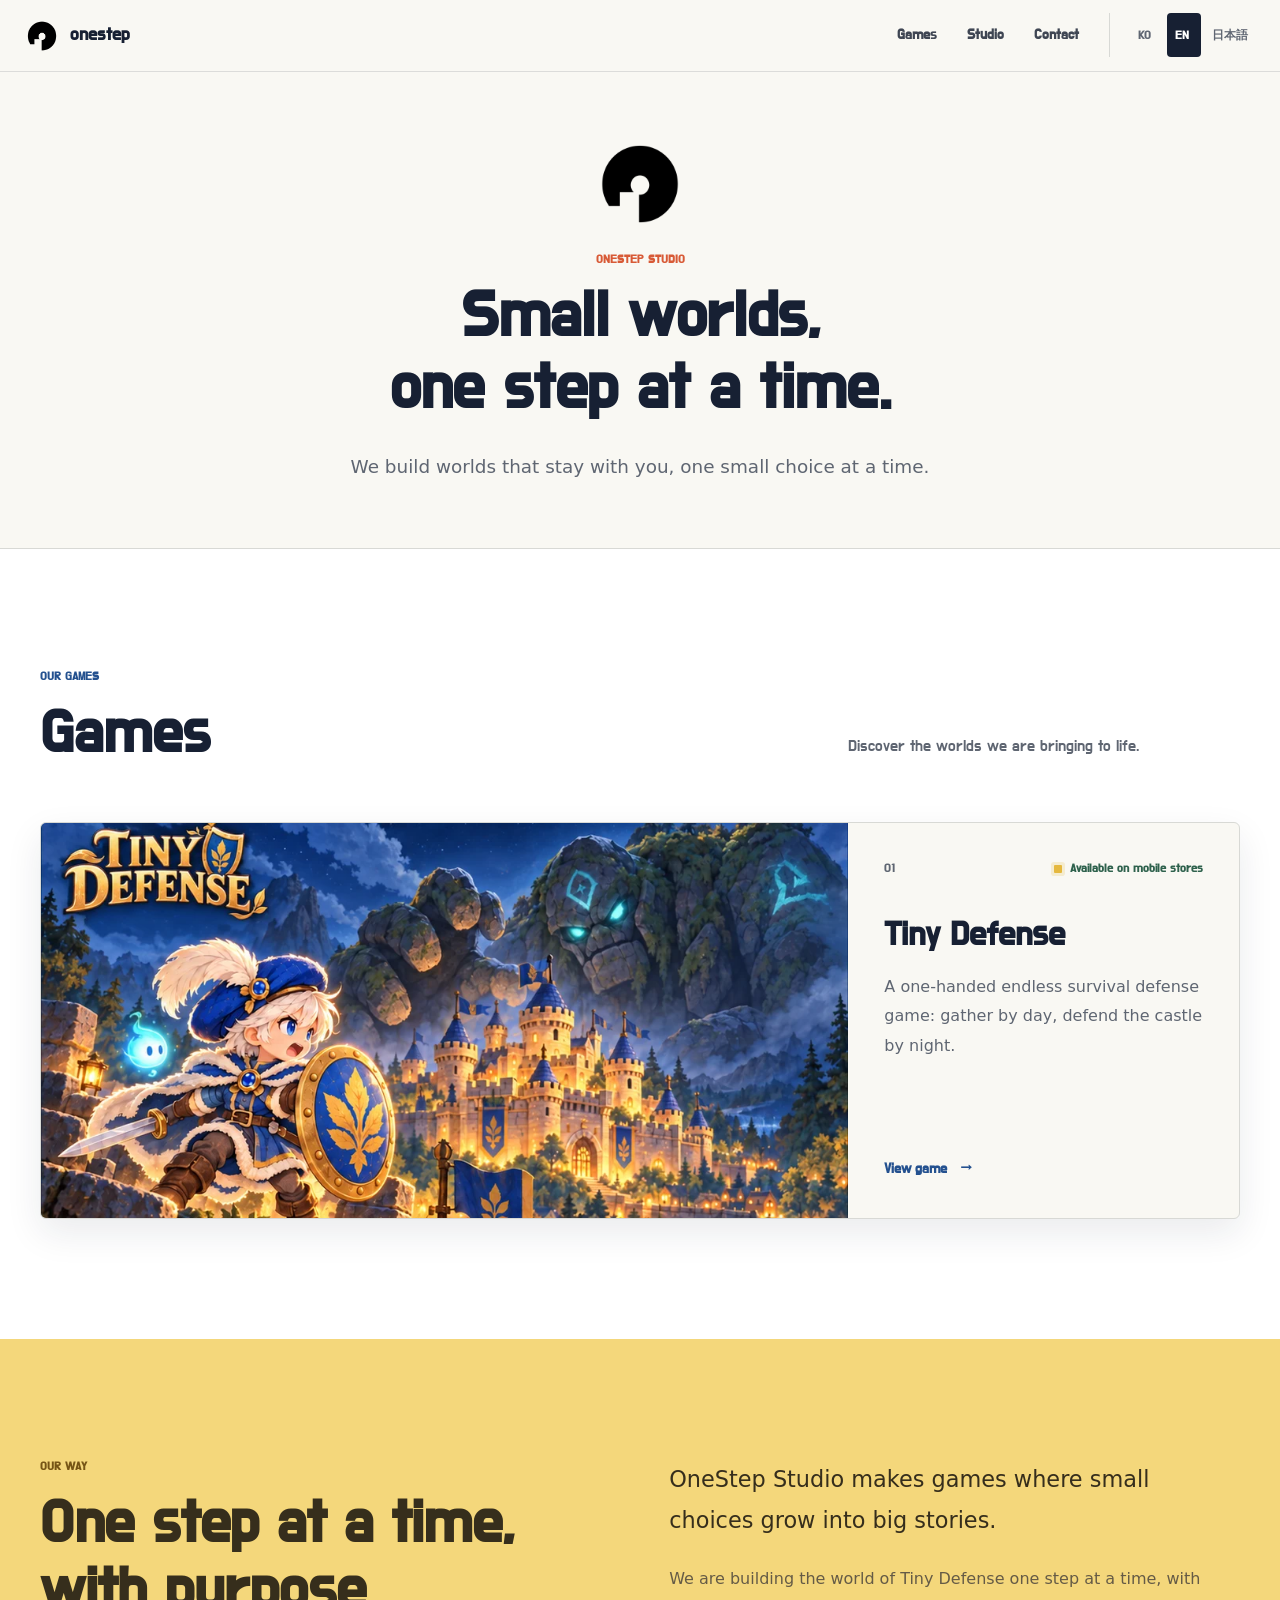
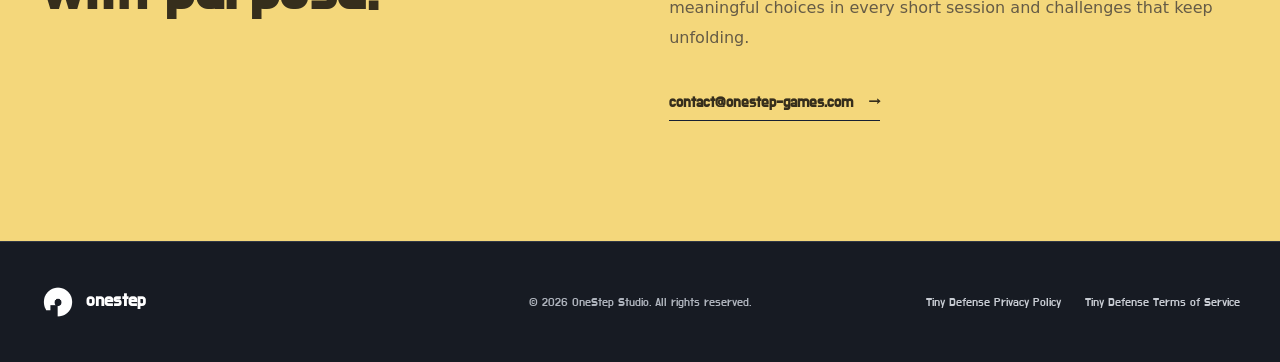
==== en/index.html @ bb99b92f "Open the game page with the adopted October 14 brand hero Add a lobby-art hero with the new TINY DEF" ====
<!DOCTYPE html>
<html lang="en">
<head>
  <meta charset="utf-8">
  <meta name="viewport" content="width=device-width, initial-scale=1, viewport-fit=cover">
  <meta name="description" content="The official website of OneStep Studio, a game studio building small worlds one step at a time.">
  <meta name="theme-color" content="#f9f8f3">
  <meta name="color-scheme" content="light">
  <link rel="canonical" href="https://onestep-studio.github.io/en/">
  <link rel="alternate" hreflang="ko" href="https://onestep-studio.github.io/">
  <link rel="alternate" hreflang="en" href="https://onestep-studio.github.io/en/">
  <link rel="alternate" hreflang="ja" href="https://onestep-studio.github.io/ja/">
  <link rel="alternate" hreflang="x-default" href="https://onestep-studio.github.io/">

  <meta property="og:type" content="website">
  <meta property="og:locale" content="en_US">
  <meta property="og:site_name" content="OneStep Studio">
  <meta property="og:title" content="OneStep Studio">
  <meta property="og:description" content="Small worlds, one step at a time. Discover the games of OneStep Studio.">
  <meta property="og:url" content="https://onestep-studio.github.io/en/">
  <meta property="og:image" content="https://onestep-studio.github.io/assets/onestep-logo.png">
  <meta property="og:image:width" content="1176">
  <meta property="og:image:height" content="1176">
  <meta property="og:image:alt" content="OneStep Studio logo">

  <meta name="twitter:card" content="summary">
  <meta name="twitter:title" content="OneStep Studio">
  <meta name="twitter:description" content="Small worlds, one step at a time.">
  <meta name="twitter:image" content="https://onestep-studio.github.io/assets/onestep-logo.png">

  <title>OneStep Studio | Official Site</title>
  <link rel="icon" href="/assets/onestep-favicon.png" type="image/png">
  <link rel="apple-touch-icon" href="/assets/onestep-touch-icon.png">
  <link rel="preload" as="image" href="/assets/onestep-logo.webp" type="image/webp">
  <link rel="stylesheet" href="/styles.css?v=ui-2">
  <script defer src="/script.js"></script>
  <script type="application/ld+json">
    {
      "@context": "https://schema.org",
      "@graph": [
        {
          "@type": "Organization",
          "@id": "https://onestep-studio.github.io/#organization",
          "name": "OneStep Studio",
          "url": "https://onestep-studio.github.io/",
          "logo": "https://onestep-studio.github.io/assets/onestep-logo.png",
          "email": "contact@onestep-games.com"
        },
        {
          "@type": "WebSite",
          "name": "OneStep Studio",
          "url": "https://onestep-studio.github.io/en/",
          "inLanguage": "en",
          "publisher": {
            "@id": "https://onestep-studio.github.io/#organization"
          }
        },
        {
          "@type": "ItemList",
          "name": "Games by OneStep Studio",
          "numberOfItems": 1,
          "itemListElement": [
            {
              "@type": "ListItem",
              "position": 1,
              "url": "https://onestep-studio.github.io/en/games/tiny-defense/",
              "name": "Tiny Defense"
            }
          ]
        }
      ]
    }
  </script>
</head>
<body class="home-page">
  <a class="skip-link" href="#main">Skip to main content</a>

  <header class="site-header" data-header>
    <div class="header-inner">
      <a class="wordmark" href="#top" aria-label="OneStep Studio home">
        <img class="wordmark-logo" src="/assets/onestep-logo.webp" alt="" width="512" height="512">
        <span>onestep</span>
      </a>

      <nav class="primary-nav" id="primary-nav" aria-label="Primary navigation">
        <a href="#games">Games</a>
        <a href="#studio">Studio</a>
        <a href="mailto:contact@onestep-games.com">Contact</a>
        <span class="language-switcher" role="group" aria-label="Select language">
          <a href="/" lang="ko">KO</a>
          <a href="/en/" lang="en" aria-current="page">EN</a>
          <a href="/ja/" lang="ja">日本語</a>
        </span>
      </nav>

      <button class="menu-toggle" type="button" aria-expanded="false" aria-controls="primary-nav" aria-label="Open menu" data-label-open="Open menu" data-label-close="Close menu">
        <span></span>
        <span></span>
        <span></span>
      </button>
    </div>
  </header>

  <main id="main">
    <section class="studio-intro" id="top" aria-labelledby="studio-home-title">
      <div class="container studio-intro-inner reveal">
        <img class="studio-logo" src="/assets/onestep-logo.webp" alt="" width="512" height="512" fetchpriority="high">
        <p class="eyebrow">ONESTEP STUDIO</p>
        <h1 id="studio-home-title">Small worlds,<br>one step at a time.</h1>
        <p>We build worlds that stay with you, one small choice at a time.</p>
      </div>
    </section>

    <section class="game-library section" id="games" aria-labelledby="games-title">
      <div class="container">
        <div class="library-heading reveal">
          <div>
            <p class="eyebrow">OUR GAMES</p>
            <h2 id="games-title">Games</h2>
          </div>
          <p>Discover the worlds we are bringing to life.</p>
        </div>

        <div class="game-grid">
          <a class="game-card reveal" href="/en/games/tiny-defense/" aria-label="Explore Tiny Defense">
            <div class="game-card-media">
              <img src="/assets/hero-wide.webp?v=brand-1" alt="The Tiny Defense logo with a young hero guarding a castle at night and a giant stone troll beyond" width="1024" height="500">
            </div>
            <div class="game-card-body">
              <div class="game-card-meta">
                <span>01</span>
                <span class="game-status is-live"><span aria-hidden="true"></span>Available on mobile stores</span>
              </div>
              <h3>Tiny Defense</h3>
              <p>A one-handed endless survival defense game: gather by day, defend the castle by night.</p>
              <span class="game-card-link">
                View game
                <span aria-hidden="true">&rarr;</span>
              </span>
            </div>
          </a>
        </div>
      </div>
    </section>

    <section class="studio-summary section" id="studio" aria-labelledby="studio-summary-title">
      <div class="container studio-summary-grid">
        <div class="reveal">
          <p class="eyebrow">OUR WAY</p>
          <h2 id="studio-summary-title">One step at a time,<br>with purpose.</h2>
        </div>
        <div class="studio-summary-copy reveal">
          <p class="lead">OneStep Studio makes games where small choices grow into big stories.</p>
          <p>We are building the world of Tiny Defense one step at a time, with meaningful choices in every short session and challenges that keep unfolding.</p>
          <a class="text-link" href="mailto:contact@onestep-games.com">
            contact@onestep-games.com
            <span aria-hidden="true">&rarr;</span>
          </a>
        </div>
      </div>
    </section>
  </main>

  <footer class="site-footer">
    <div class="container footer-inner">
      <a class="wordmark wordmark-footer" href="#top" aria-label="Back to top">
        <img class="wordmark-logo" src="/assets/onestep-logo.webp" alt="" width="512" height="512" loading="lazy">
        <span>onestep</span>
      </a>
      <p>&copy; <span data-year>2026</span> OneStep Studio. All rights reserved.</p>
      <nav aria-label="Legal">
        <a href="https://notedays.github.io/tinydefense-legal/privacy-policy.html">Tiny Defense Privacy Policy</a>
        <a href="https://notedays.github.io/tinydefense-legal/terms-of-service.html">Tiny Defense Terms of Service</a>
      </nav>
    </div>
  </footer>
</body>
</html>
---- styles.css ----
@font-face {
  font-family: 'Do Hyeon';
  src: url('/assets/fonts/DoHyeon.woff2') format('woff2');
  font-weight: 400;
  font-style: normal;
  font-display: swap;
}

:root {
  --game-font: 'Do Hyeon', 'Noto Sans JP', 'Apple SD Gothic Neo', 'Malgun Gothic', system-ui, sans-serif;
  --paper: #f9f8f3;
  --white: #ffffff;
  --ink: #172033;
  --muted: #5f6672;
  --line: #d8d9d5;
  --blue: #24518f;
  --blue-dark: #162b50;
  --gold: #e5b83e;
  --gold-light: #f4d77b;
  --green: #2f624d;
  --green-light: #e6efeb;
  --orange: #d85a36;
  --night: #111a30;
  --header-height: 72px;
}

*,
*::before,
*::after {
  box-sizing: border-box;
}

html {
  scroll-behavior: smooth;
  scroll-padding-top: var(--header-height);
}

body {
  margin: 0;
  min-width: 0;
  overflow-x: hidden;
  background: var(--paper);
  color: var(--ink);
  font-family: var(--game-font);
  font-size: 16px;
  line-height: 1.7;
  letter-spacing: 0;
  text-rendering: optimizeLegibility;
  -webkit-font-smoothing: antialiased;
}

:lang(ja) body {
  font-family: 'Do Hyeon', 'Noto Sans JP', 'Hiragino Kaku Gothic ProN', 'Yu Gothic', Meiryo, system-ui, sans-serif;
}

body.menu-open {
  overflow: hidden;
}

button,
a {
  -webkit-tap-highlight-color: transparent;
}

a {
  color: inherit;
  text-decoration: none;
}

button {
  color: inherit;
  font: inherit;
}

img {
  display: block;
  max-width: 100%;
}

::selection {
  background: var(--gold);
  color: var(--ink);
}

.sr-only {
  position: absolute;
  width: 1px;
  height: 1px;
  padding: 0;
  margin: -1px;
  overflow: hidden;
  clip: rect(0, 0, 0, 0);
  white-space: nowrap;
  border: 0;
}

.skip-link {
  position: fixed;
  top: 8px;
  left: 8px;
  z-index: 1000;
  padding: 10px 14px;
  transform: translateY(-150%);
  border: 2px solid var(--ink);
  border-radius: 4px;
  background: var(--white);
  font-weight: 800;
}

.skip-link:focus {
  transform: translateY(0);
}

.container {
  width: min(1200px, calc(100% - 64px));
  margin-inline: auto;
}

.section {
  padding-block: 120px;
}

.eyebrow {
  margin: 0 0 18px;
  color: var(--blue);
  font-size: 0.75rem;
  font-weight: 900;
  line-height: 1.2;
  letter-spacing: 0;
}

h1,
h2,
h3,
p {
  margin-top: 0;
}

h1,
h2,
h3 {
  letter-spacing: 0;
}

h2 {
  margin-bottom: 0;
  font-size: 3.75rem;
  line-height: 1.12;
}

h3 {
  font-size: 1.6rem;
  line-height: 1.3;
}

.lead {
  font-size: 1.4rem;
  font-weight: 700;
  line-height: 1.6;
}

.button {
  display: inline-flex;
  min-height: 48px;
  align-items: center;
  justify-content: center;
  gap: 16px;
  padding: 12px 18px;
  border: 1px solid transparent;
  border-radius: 4px;
  font-size: 0.95rem;
  font-weight: 800;
  line-height: 1;
  transition: background-color 180ms ease, border-color 180ms ease, color 180ms ease, transform 180ms ease;
}
@media (hover: hover) and (pointer: fine) {

.button:hover {
  transform: translateY(-2px);
}}


.button-primary {
  background: var(--ink);
  color: var(--white);
}
@media (hover: hover) and (pointer: fine) {

.button-primary:hover {
  background: var(--blue);
}}


.button-light {
  border-color: rgba(255, 255, 255, 0.55);
  color: var(--white);
}
@media (hover: hover) and (pointer: fine) {

.button-light:hover {
  border-color: var(--white);
  background: var(--white);
  color: var(--blue-dark);
}}


:focus-visible {
  outline: 3px solid var(--orange);
  outline-offset: 4px;
}

.site-header {
  position: sticky;
  top: 0;
  z-index: 100;
  height: var(--header-height);
  border-bottom: 1px solid rgba(23, 32, 51, 0.13);
  background: rgba(249, 248, 243, 0.96);
  -webkit-backdrop-filter: blur(12px);
  backdrop-filter: blur(12px);
}

.header-inner {
  display: flex;
  width: min(1320px, calc(100% - 48px));
  height: 100%;
  align-items: center;
  justify-content: space-between;
  margin-inline: auto;
}

.wordmark {
  display: inline-flex;
  align-items: center;
  gap: 10px;
  font-size: 1.12rem;
  font-weight: 900;
  line-height: 1;
}

.wordmark-logo {
  width: 36px;
  height: 36px;
  flex: 0 0 auto;
  object-fit: contain;
}

.wordmark-mark {
  display: inline-grid;
  width: 27px;
  height: 27px;
  place-items: center;
  border-radius: 4px;
  background: var(--blue);
  color: var(--gold);
  font-size: 0.94rem;
  font-weight: 950;
}

.primary-nav {
  display: flex;
  align-items: center;
  gap: 30px;
}

.primary-nav a {
  position: relative;
  padding-block: 10px;
  color: #3f4653;
  font-size: 0.9rem;
  font-weight: 750;
}

.primary-nav a::after {
  position: absolute;
  right: 0;
  bottom: 4px;
  left: 0;
  height: 2px;
  transform: scaleX(0);
  background: var(--blue);
  content: "";
  transform-origin: right;
  transition: transform 180ms ease;
}
@media (hover: hover) and (pointer: fine) {

.primary-nav a:hover::after,
.primary-nav a:focus-visible::after {
  transform: scaleX(1);
  transform-origin: left;
}}


.primary-nav a:focus-visible::after {
  transform: scaleX(1);
  transform-origin: left;
}


.language-switcher {
  display: inline-flex;
  align-items: center;
  gap: 3px;
  padding-left: 20px;
  border-left: 1px solid var(--line);
}

.primary-nav .language-switcher a {
  min-width: 34px;
  padding: 7px 8px;
  border-radius: 4px;
  color: var(--muted);
  font-size: 0.72rem;
  font-weight: 850;
  line-height: 1;
  text-align: center;
}

.primary-nav .language-switcher a::after {
  display: none;
}
@media (hover: hover) and (pointer: fine) {

.primary-nav .language-switcher a:hover,
.primary-nav .language-switcher a:focus-visible {
  background: var(--green-light);
  color: var(--ink);
}}


.primary-nav .language-switcher a:focus-visible {
  background: var(--green-light);
  color: var(--ink);
}


.primary-nav .language-switcher a[aria-current="page"] {
  background: var(--ink);
  color: var(--white);
}

.menu-toggle {
  display: none;
  width: 44px;
  height: 44px;
  padding: 10px;
  border: 0;
  background: transparent;
  cursor: pointer;
}

.menu-toggle span {
  display: block;
  width: 23px;
  height: 2px;
  margin-block: 5px;
  background: var(--ink);
  transition: transform 180ms ease, opacity 180ms ease;
}

.studio-intro {
  display: grid;
  height: min(620px, calc(100svh - var(--header-height) - 72px));
  min-height: 480px;
  place-items: center;
  padding-block: 48px;
  border-bottom: 1px solid var(--line);
  background: var(--paper);
}

.studio-intro-inner {
  max-width: 920px;
  text-align: center;
}

.studio-logo {
  width: 140px;
  height: 140px;
  margin: 0 auto 24px;
  object-fit: contain;
}

.studio-intro .eyebrow {
  margin-bottom: 16px;
  color: var(--orange);
}

.studio-intro h1 {
  margin-bottom: 24px;
  font-size: 4.8rem;
  line-height: 1.02;
}

.studio-intro-inner > p:last-child {
  margin: 0;
  color: var(--muted);
  font-size: 1.15rem;
  font-weight: 650;
}

.game-library {
  background: var(--white);
}

.library-heading {
  display: grid;
  grid-template-columns: minmax(0, 1fr) minmax(280px, 0.55fr);
  gap: 8%;
  align-items: end;
  margin-bottom: 54px;
}

.library-heading > p {
  margin-bottom: 8px;
  color: var(--muted);
  font-size: 1.02rem;
}

.game-grid {
  display: grid;
}

.game-card {
  display: grid;
  overflow: hidden;
  grid-template-columns: minmax(0, 1.55fr) minmax(300px, 0.75fr);
  border: 1px solid var(--line);
  border-radius: 6px;
  background: var(--paper);
  box-shadow: 0 14px 36px rgba(23, 32, 51, 0.09);
  transition: border-color 180ms ease, box-shadow 180ms ease, transform 180ms ease;
}
@media (hover: hover) and (pointer: fine) {

.game-card:hover {
  transform: translateY(-4px);
  border-color: var(--blue);
  box-shadow: 0 20px 46px rgba(23, 32, 51, 0.14);
}}


.game-card-media {
  display: grid;
  min-width: 0;
  place-items: center;
  background: var(--blue-dark);
}

.game-card-media img {
  width: 100%;
  height: auto;
}

.game-card-body {
  display: flex;
  min-width: 0;
  flex-direction: column;
  justify-content: center;
  padding: 36px;
}

.game-card-meta {
  display: flex;
  align-items: center;
  justify-content: space-between;
  gap: 16px;
  margin-bottom: 34px;
  color: var(--muted);
  font-size: 0.72rem;
  font-weight: 850;
}

.game-status {
  display: inline-flex;
  align-items: center;
  gap: 8px;
}

.game-status > span {
  width: 8px;
  height: 8px;
  border-radius: 1px;
  background: var(--muted);
}

.game-status.is-live {
  color: var(--green);
}

.game-status.is-live > span {
  background: var(--gold);
  box-shadow: 0 0 0 3px rgba(229, 184, 62, 0.2);
}

.game-card h3 {
  margin-bottom: 14px;
  font-size: 2.15rem;
}

.game-card-body > p {
  margin-bottom: 36px;
  color: var(--muted);
}

.game-card-link {
  display: inline-flex;
  align-items: center;
  gap: 14px;
  margin-top: auto;
  color: var(--blue);
  font-size: 0.9rem;
  font-weight: 850;
}
@media (hover: hover) and (pointer: fine) {

.game-card:hover .game-card-link {
  color: var(--orange);
}}


.studio-summary {
  background: var(--gold-light);
  color: #362e1c;
}

.studio-summary .eyebrow {
  color: #765515;
}

.studio-summary-grid {
  display: grid;
  grid-template-columns: minmax(0, 0.85fr) minmax(0, 1fr);
  gap: 12%;
  align-items: start;
}

.studio-summary-copy > p:not(.lead) {
  margin-bottom: 36px;
  color: #655b46;
}

.hero {
  position: relative;
  height: min(82svh, 48.828vw);
  min-height: 440px;
  max-height: 1100px;
  overflow: hidden;
  background: var(--blue-dark);
}

.hero-picture,
.hero-picture img {
  width: 100%;
  height: 100%;
}

.hero-picture img {
  object-fit: cover;
  object-position: center;
}

.hero-mobile-content {
  display: none;
}

.hero-desktop-status {
  position: absolute;
  right: 5%;
  bottom: 7%;
  display: grid;
  gap: 4px;
  padding-left: 16px;
  border-left: 3px solid var(--gold);
  color: var(--white);
  text-shadow: 0 2px 8px rgba(0, 0, 0, 0.8);
}

.hero-desktop-status span {
  font-size: 0.68rem;
  font-weight: 900;
}

.hero-desktop-status strong {
  font-size: 1rem;
}

.intro {
  background: var(--paper);
}

.intro-grid {
  display: grid;
  grid-template-columns: minmax(0, 0.9fr) minmax(0, 1.1fr);
  gap: 12%;
  align-items: start;
}

.intro-copy {
  padding-top: 42px;
}

.intro-copy > p:not(.lead) {
  max-width: 650px;
  margin-bottom: 48px;
  color: var(--muted);
  font-size: 1.05rem;
}

.game-facts {
  display: grid;
  grid-template-columns: repeat(3, 1fr);
  margin: 0;
  border-top: 1px solid var(--line);
  border-bottom: 1px solid var(--line);
}

.game-facts div {
  padding: 22px 20px;
}

.game-facts div + div {
  border-left: 1px solid var(--line);
}

.game-facts dt {
  margin-bottom: 4px;
  color: var(--muted);
  font-size: 0.72rem;
  font-weight: 800;
}

.game-facts dd {
  margin: 0;
  font-size: 0.95rem;
  font-weight: 800;
}

.axe-challenge {
  position: relative;
  display: grid;
  grid-template-columns: minmax(260px, 0.72fr) minmax(440px, 1.28fr);
  gap: clamp(48px, 7vw, 100px);
  align-items: center;
  overflow: hidden;
  margin-top: 112px;
  padding: clamp(38px, 5vw, 70px);
  border: 1px solid rgba(229, 184, 62, 0.28);
  border-radius: 14px;
  background:
    radial-gradient(circle at 12% 8%, rgba(36, 81, 143, 0.56), transparent 36%),
    radial-gradient(circle at 92% 92%, rgba(47, 98, 77, 0.35), transparent 34%),
    var(--night);
  color: #f8f5eb;
  box-shadow: 0 40px 90px -54px rgba(17, 26, 48, 0.88);
}

.axe-challenge::before {
  position: absolute;
  inset: 12px;
  border: 1px solid rgba(244, 215, 123, 0.12);
  border-radius: 8px;
  content: "";
  pointer-events: none;
}

.axe-challenge-copy {
  position: relative;
  z-index: 1;
}

.axe-challenge .eyebrow {
  color: var(--gold);
}

.axe-challenge h3 {
  margin-bottom: 25px;
  font-size: clamp(2rem, 3.2vw, 3.2rem);
  line-height: 1.16;
}

html[lang="ja"] .axe-challenge h3 {
  font-size: clamp(2rem, 2.8vw, 2.8rem);
  white-space: nowrap;
}

.axe-challenge-copy > p:not(.eyebrow) {
  margin-bottom: 34px;
  color: rgba(244, 246, 251, 0.72);
  font-size: 1rem;
}

.axe-challenge-copy ul {
  margin: 0;
  padding: 0;
  list-style: none;
}

.axe-challenge-copy li {
  position: relative;
  padding: 13px 0 13px 22px;
  border-top: 1px solid rgba(255, 255, 255, 0.14);
  color: rgba(255, 255, 255, 0.87);
  font-size: 0.85rem;
  font-weight: 750;
}

.axe-challenge-copy li:last-child {
  border-bottom: 1px solid rgba(255, 255, 255, 0.14);
}

.axe-challenge-copy li::before {
  position: absolute;
  top: 20px;
  left: 3px;
  width: 7px;
  height: 7px;
  border-radius: 50%;
  background: var(--gold);
  box-shadow: 0 0 12px rgba(229, 184, 62, 0.52);
  content: "";
}

.axe-game-embed {
  position: relative;
  z-index: 1;
  container-type: inline-size;
  width: 100%;
  max-width: 540px;
  justify-self: end;
  overflow: hidden;
  border: 1px solid rgba(255, 255, 255, 0.18);
  border-radius: 18px;
  background: linear-gradient(180deg, #d8eef3, #f9f6ec);
  box-shadow:
    0 28px 70px -30px rgba(0, 0, 0, 0.86),
    0 0 0 6px rgba(255, 255, 255, 0.045);
}

.axe-frame-bar {
  display: flex;
  height: 42px;
  align-items: center;
  gap: 7px;
  padding: 0 15px;
  border-bottom: 1px solid rgba(23, 32, 51, 0.12);
  background: rgba(249, 248, 243, 0.92);
  color: var(--ink);
}

.axe-frame-bar > span {
  width: 7px;
  height: 7px;
  border-radius: 50%;
  background: rgba(23, 32, 51, 0.2);
}

.axe-frame-bar > span:first-child {
  background: var(--gold);
}

.axe-frame-bar strong {
  margin-left: auto;
  color: rgba(23, 32, 51, 0.52);
  font-size: 0.61rem;
  font-weight: 900;
  letter-spacing: 0.12em;
}

.axe-game-frame {
  display: block;
  width: 100%;
  height: 830px;
  border: 0;
  background: linear-gradient(180deg, #c7e7f1, #f9f6ec);
}

@supports (height: 1cqw) {
  .axe-game-frame {
    height: min(830px, calc(133.333cqw + 145px));
  }
}

.daynight {
  background: var(--white);
  padding-block: 0;
}

.daynight-heading {
  padding-block: 120px 56px;
  text-align: center;
}

.daynight-heading h2 {
  margin-bottom: 22px;
}

.daynight-heading > p:last-child {
  max-width: 640px;
  margin: 0 auto;
  color: var(--muted);
  font-size: 1.05rem;
}

.daynight-stage {
  padding-bottom: 120px;
}

.daynight-frame {
  width: min(1200px, calc(100% - 64px));
  margin-inline: auto;
}

.daynight-bar {
  display: flex;
  flex-wrap: wrap;
  gap: 16px;
  align-items: center;
  justify-content: space-between;
  padding-block: 20px 24px;
}

.daynight-tabs {
  display: none;
  flex: 0 0 auto;
  gap: 10px;
}

.daynight.is-swipe .daynight-tabs {
  display: flex;
}

.daynight-controls {
  display: flex;
  flex: 0 0 auto;
  gap: 10px;
  align-items: center;
}

.daynight-controls[hidden] {
  display: none;
}

.daynight-status {
  margin: 0 4px 0 0;
  color: var(--muted);
  font-size: 0.8rem;
  font-weight: 900;
  font-variant-numeric: tabular-nums;
  letter-spacing: 0.1em;
}

.daynight-arrow {
  display: grid;
  width: 42px;
  height: 42px;
  place-items: center;
  border: 1px solid rgba(23, 32, 51, 0.35);
  border-radius: 4px;
  background: transparent;
  color: inherit;
  font-size: 1.2rem;
  cursor: pointer;
  transition: background-color 180ms ease, color 180ms ease;
}
@media (hover: hover) and (pointer: fine) {

.daynight-arrow:hover {
  background: var(--ink);
  color: var(--white);
}}


.daynight-arrow:disabled {
  border-color: rgba(23, 32, 51, 0.14);
  color: rgba(23, 32, 51, 0.28);
  cursor: default;
}
@media (hover: hover) and (pointer: fine) {

.daynight-arrow:disabled:hover {
  background: transparent;
}}


.daynight-arrow:focus-visible {
  outline: 3px solid var(--blue);
  outline-offset: 3px;
}

.daynight-cross {
  display: inline-flex;
  height: 42px;
  align-items: center;
  gap: 6px;
  padding: 0 18px;
  border: 2px solid var(--ink);
  border-radius: 999px;
  background: var(--ink);
  color: var(--paper);
  font: inherit;
  font-size: 0.8rem;
  font-weight: 900;
  white-space: nowrap;
  cursor: pointer;
}

.daynight-cross:focus-visible {
  outline: 3px solid var(--blue);
  outline-offset: 3px;
}

.daynight-cross-face[hidden] {
  display: none;
}

.daynight-tab {
  padding: 9px 26px;
  border: 2px solid var(--ink);
  border-radius: 999px;
  background: transparent;
  color: var(--ink);
  font: inherit;
  font-size: 0.85rem;
  font-weight: 900;
  cursor: pointer;
  transition: background-color 0.2s ease, color 0.2s ease;
}

.daynight-tab[aria-selected="true"] {
  background: var(--ink);
  color: var(--paper);
}

.daynight-tab:focus-visible {
  outline: 3px solid var(--blue);
  outline-offset: 3px;
}

.daynight-panel {
  min-width: 0;
}

.daynight-panel[hidden] {
  display: none;
}

.daynight:not(.is-swipe) .daynight-panel + .daynight-panel {
  margin-top: 72px;
}

.daynight-panel-title {
  max-width: 780px;
  margin: 0 0 20px;
  font-size: 1.6rem;
  font-weight: 900;
}

.daynight-track {
  position: relative;
  display: flex;
  gap: 24px;
  margin: 0;
  padding: 0 0 22px;
  list-style: none;
  overflow-x: auto;
  overscroll-behavior-x: contain;
  scroll-snap-type: x mandatory;
  scroll-behavior: smooth;
  scrollbar-color: var(--green) transparent;
  scrollbar-width: thin;
  -webkit-overflow-scrolling: touch;
}

.daynight-track:focus-visible {
  outline: 3px solid var(--blue);
  outline-offset: 4px;
}

.daynight-item,
.daynight-jump {
  flex: 0 0 min(72%, 640px);
  scroll-snap-align: center;
  scroll-snap-stop: always;
}

.daynight-item {
  display: grid;
  grid-template-columns: minmax(0, 220px) minmax(0, 1fr);
  gap: 44px;
  align-items: center;
}

.daynight-jump {
  display: grid;
  place-items: center;
  padding: 40px 20px;
  border: 2px dashed rgba(23, 32, 51, 0.25);
  border-radius: 18px;
}

.daynight-jump[hidden] {
  display: none;
}

.daynight-jump-label {
  margin: 0;
  color: var(--muted);
  font-size: 1rem;
  font-weight: 900;
  text-align: center;
}

.daynight-media {
  overflow: hidden;
  border-radius: 18px;
  background: var(--night);
  box-shadow: 0 18px 40px rgba(23, 32, 51, 0.18);
}

.daynight-video {
  display: block;
  width: 100%;
  height: auto;
  aspect-ratio: 540 / 960;
  object-fit: cover;
}

.daynight-index {
  display: block;
  margin-bottom: 18px;
  color: var(--orange);
  font-size: 0.78rem;
  font-weight: 900;
}

.daynight-copy h3 {
  margin: 0 0 14px;
  font-size: 1.7rem;
}

.daynight-copy p {
  max-width: 46ch;
  margin: 0;
  color: var(--muted);
  font-size: 0.98rem;
}

.bgm-player {
  position: fixed;
  right: 16px;
  bottom: 16px;
  z-index: 90;
  display: flex;
  max-width: calc(100% - 32px);
  align-items: center;
  gap: 12px;
  padding: 8px;
  border: 1px solid var(--line);
  border-radius: 999px;
  background: rgba(255, 255, 255, 0.94);
  box-shadow: 0 10px 30px rgba(23, 32, 51, 0.22);
  -webkit-backdrop-filter: blur(8px);
  backdrop-filter: blur(8px);
}

.bgm-player.is-enhanced {
  padding-right: 18px;
}

.bgm-player.is-enhanced .bgm-audio {
  display: none;
}

.bgm-toggle {
  display: grid;
  width: 44px;
  height: 44px;
  flex: 0 0 auto;
  padding: 0;
  border: 0;
  border-radius: 50%;
  background: var(--ink);
  color: var(--paper);
  cursor: pointer;
  place-items: center;
}

.bgm-toggle:focus-visible {
  outline: 3px solid var(--blue);
  outline-offset: 2px;
}

.bgm-icon {
  width: 0;
  height: 0;
  margin-left: 3px;
  border-color: transparent transparent transparent currentColor;
  border-style: solid;
  border-width: 7px 0 7px 12px;
}

.bgm-player.is-playing .bgm-icon {
  width: 12px;
  height: 14px;
  margin-left: 0;
  border-color: currentColor;
  border-width: 0 4px;
}

.bgm-meta {
  display: grid;
  min-width: 0;
  gap: 5px;
}

.bgm-name {
  font-size: 0.78rem;
  font-weight: 900;
  white-space: nowrap;
}

.bgm-progress {
  width: 120px;
  height: 4px;
  border: 0;
  border-radius: 999px;
  appearance: none;
  background: var(--line);
}

.bgm-progress::-webkit-progress-bar {
  border-radius: 999px;
  background: var(--line);
}

.bgm-progress::-webkit-progress-value {
  border-radius: 999px;
  background: var(--blue);
}

.bgm-progress::-moz-progress-bar {
  border-radius: 999px;
  background: var(--blue);
}

.bgm-volume {
  width: 84px;
  accent-color: var(--blue);
}

.gallery {
  background: var(--green-light);
}

.gallery .eyebrow {
  color: var(--green);
}

.gallery-header {
  display: flex;
  align-items: end;
  justify-content: space-between;
  gap: 40px;
  margin-bottom: 56px;
}

.gallery-controls {
  display: flex;
  flex: 0 0 auto;
  gap: 10px;
}

.gallery-controls button {
  display: grid;
  width: 48px;
  height: 48px;
  place-items: center;
  border: 1px solid rgba(23, 32, 51, 0.35);
  border-radius: 4px;
  background: transparent;
  cursor: pointer;
  font-size: 1.3rem;
  transition: background-color 180ms ease, color 180ms ease;
}
@media (hover: hover) and (pointer: fine) {

.gallery-controls button:hover {
  background: var(--ink);
  color: var(--white);
}}


.gallery-controls button:disabled {
  border-color: rgba(23, 32, 51, 0.14);
  color: rgba(23, 32, 51, 0.28);
  cursor: default;
}
@media (hover: hover) and (pointer: fine) {

.gallery-controls button:disabled:hover {
  background: transparent;
}}


.gallery-track {
  display: flex;
  width: min(1200px, calc(100% - 64px));
  gap: 22px;
  overflow-x: auto;
  overscroll-behavior-inline: contain;
  margin-inline: auto;
  padding: 0 0 24px;
  scroll-padding-inline: 0;
  scroll-snap-type: x mandatory;
  scrollbar-color: var(--green) transparent;
  scrollbar-width: thin;
  -webkit-overflow-scrolling: touch;
}

.gallery-item {
  flex: 0 0 calc((100% - 66px) / 4);
  margin: 0;
  scroll-snap-align: start;
  scroll-snap-stop: always;
}

.gallery-item img {
  width: 100%;
  height: auto;
  border: 1px solid rgba(23, 32, 51, 0.15);
  border-radius: 6px;
  background: #d8dfdc;
  box-shadow: 0 16px 36px rgba(23, 32, 51, 0.14);
  object-fit: contain;
}

.gallery-item figcaption {
  padding-top: 14px;
  font-size: 0.86rem;
  font-weight: 800;
}

.release {
  background: var(--blue-dark);
  color: var(--white);
}

.release-grid {
  display: grid;
  grid-template-columns: 300px minmax(0, 1fr);
  gap: 8%;
  align-items: center;
}

.release-icon {
  width: 300px;
  height: auto;
  aspect-ratio: 1;
  border: 1px solid rgba(255, 255, 255, 0.35);
  border-radius: 8px;
  object-fit: contain;
}

.release .eyebrow {
  color: var(--gold);
}

.release h2 {
  margin-bottom: 28px;
}

.release-copy > p:not(.eyebrow) {
  margin-bottom: 36px;
  color: #d6deec;
  font-size: 1.05rem;
}

.store-grid {
  display: grid;
  max-width: 760px;
  grid-template-columns: repeat(2, minmax(0, 1fr));
  gap: 12px;
  margin: 0;
  padding: 0;
  list-style: none;
}

.store-item {
  min-width: 0;
}

.store-card {
  display: flex;
  height: 100%;
  min-width: 0;
  min-height: 68px;
  align-items: center;
  justify-content: space-between;
  gap: 16px;
  padding: 16px 18px;
  border: 1px solid rgba(255, 255, 255, 0.25);
  border-radius: 6px;
}

.store-name {
  font-size: 0.95rem;
  font-weight: 850;
}

.store-state {
  flex: 0 0 auto;
  color: #adb7c9;
  font-size: 0.76rem;
  font-weight: 750;
}

.store-card.is-live {
  border-color: var(--gold);
  background: var(--gold);
  color: var(--ink);
  transition: background-color 180ms ease, border-color 180ms ease, transform 180ms ease;
}

.store-card.is-live .store-state {
  color: var(--ink);
}
@media (hover: hover) and (pointer: fine) {

.store-card.is-live:hover {
  transform: translateY(-2px);
  border-color: var(--gold-light);
  background: var(--gold-light);
}}


.release-actions {
  display: flex;
  align-items: center;
  gap: 24px;
}

.release-state {
  display: inline-flex;
  align-items: center;
  gap: 9px;
  font-size: 0.9rem;
  font-weight: 800;
}

.release-state > span {
  width: 9px;
  height: 9px;
  border-radius: 50%;
  background: var(--gold);
  box-shadow: 0 0 0 4px rgba(229, 184, 62, 0.16);
}

.studio {
  background: var(--white);
}

.studio-grid {
  display: grid;
  grid-template-columns: minmax(0, 1fr) minmax(0, 0.85fr);
  gap: 12%;
  align-items: end;
}

.studio-title h2 {
  margin-bottom: 18px;
  color: var(--blue);
  font-size: 5.4rem;
  line-height: 1;
}

.studio-section-logo {
  width: 92px;
  height: 92px;
  margin-bottom: 24px;
  object-fit: contain;
}

.studio-title > p:last-child {
  margin-bottom: 0;
  color: var(--muted);
  font-size: 1.3rem;
  font-weight: 700;
  line-height: 1.45;
}

.studio-copy > p:not(.lead) {
  margin-bottom: 36px;
  color: var(--muted);
}

.text-link {
  display: inline-flex;
  align-items: center;
  gap: 16px;
  padding-bottom: 5px;
  border-bottom: 1px solid var(--ink);
  font-size: 0.94rem;
  font-weight: 800;
}
@media (hover: hover) and (pointer: fine) {

.text-link:hover {
  border-color: var(--orange);
  color: var(--orange);
}}


.site-footer {
  border-top: 1px solid #303744;
  background: #171b23;
  color: #d9dce2;
}

.footer-inner {
  display: grid;
  grid-template-columns: 1fr auto 1fr;
  gap: 32px;
  align-items: center;
  min-height: 120px;
}

.wordmark-footer {
  color: var(--white);
}

.wordmark-footer .wordmark-logo {
  filter: brightness(0) invert(1);
}

.footer-inner p {
  margin: 0;
  color: #aeb3bc;
  font-size: 0.78rem;
}

.footer-inner nav {
  display: flex;
  justify-content: flex-end;
  gap: 24px;
}

.footer-inner nav a {
  color: #c8ccd3;
  font-size: 0.78rem;
}
@media (hover: hover) and (pointer: fine) {

.footer-inner nav a:hover {
  color: var(--white);
  text-decoration: underline;
  text-underline-offset: 4px;
}}


.reveal {
  opacity: 1;
  transform: none;
}

.reveal-ready .reveal {
  opacity: 0;
  transform: translateY(24px);
  transition: opacity 600ms ease, transform 600ms ease;
}

.reveal-ready .reveal.is-visible {
  opacity: 1;
  transform: translateY(0);
}

.error-page {
  display: grid;
  min-height: 100svh;
  place-items: center;
  padding: 32px;
  background: var(--paper);
}

.error-content {
  max-width: 620px;
  text-align: center;
}

.error-code {
  display: block;
  margin-bottom: 24px;
  color: var(--blue);
  font-size: 6rem;
  font-weight: 950;
  line-height: 1;
}

.error-content h1 {
  margin-bottom: 18px;
  font-size: 2.3rem;
}

.error-content p {
  margin-bottom: 32px;
  color: var(--muted);
}

@media (min-aspect-ratio: 5 / 2) and (min-width: 900px) {
  .hero-picture img {
    object-fit: contain;
  }
}

@media (max-width: 1023px) {
  .daynight-item,
  .daynight-jump {
    flex-basis: min(80%, 560px);
  }

  .container {
    width: min(100% - 48px, 920px);
  }

  .section {
    padding-block: 96px;
  }

  h2 {
    font-size: 3rem;
  }

  .studio-intro h1 {
    font-size: 4.1rem;
  }

  .game-card-body {
    padding: 30px;
  }

  .intro-grid,
  .studio-grid {
    gap: 7%;
  }

  .gallery-track {
    width: min(920px, calc(100% - 48px));
  }

  .gallery-item {
    flex-basis: calc((100% - 44px) / 3);
  }

  .studio-title h2 {
    font-size: 4.3rem;
  }
}

@media (max-width: 899px) {
  :root {
    --header-height: 64px;
  }

  .header-inner {
    width: calc(100% - 32px);
  }

  .primary-nav {
    position: absolute;
    top: 100%;
    right: 0;
    left: 0;
    display: none;
    min-height: calc(100svh - var(--header-height));
    flex-direction: column;
    align-items: stretch;
    gap: 0;
    padding: 16px 24px 40px;
    border-top: 1px solid var(--line);
    background: var(--paper);
  }

  .primary-nav.is-open {
    display: flex;
  }

  .primary-nav a {
    padding: 18px 0;
    border-bottom: 1px solid var(--line);
    font-size: 1.25rem;
  }

  .primary-nav a::after {
    display: none;
  }

  .language-switcher {
    gap: 8px;
    margin-top: 18px;
    padding: 18px 0 0;
    border-top: 1px solid var(--line);
    border-left: 0;
  }

  .primary-nav .language-switcher a {
    min-width: 48px;
    padding: 12px 10px;
    border: 0;
    font-size: 0.82rem;
  }

  .menu-toggle {
    display: block;
  }

  .menu-toggle[aria-expanded="true"] span:nth-child(1) {
    transform: translateY(7px) rotate(45deg);
  }

  .menu-toggle[aria-expanded="true"] span:nth-child(2) {
    opacity: 0;
  }

  .menu-toggle[aria-expanded="true"] span:nth-child(3) {
    transform: translateY(-7px) rotate(-45deg);
  }

  .intro-grid,
  .studio-grid,
  .library-heading,
  .studio-summary-grid {
    grid-template-columns: 1fr;
  }

  .library-heading {
    gap: 18px;
  }

  .game-card {
    grid-template-columns: 1fr;
  }

  .game-card-body {
    min-height: 300px;
  }

  .intro-copy {
    padding-top: 0;
  }

  .axe-challenge {
    grid-template-columns: 1fr;
    gap: 52px;
  }

  .axe-challenge-copy {
    max-width: 620px;
  }

  .axe-game-embed {
    justify-self: center;
  }

  .daynight-heading {
    padding-block: 96px 44px;
  }

  .daynight-stage {
    padding-bottom: 96px;
  }

  .daynight-track {
    gap: 20px;
  }

  .daynight-item,
  .daynight-jump {
    flex-basis: min(88%, 520px);
  }

  .daynight-item {
    grid-template-columns: minmax(0, 180px) minmax(0, 1fr);
    gap: 28px;
  }

  .daynight-copy h3 {
    font-size: 1.5rem;
  }

  .gallery-item {
    flex-basis: calc((100% - 22px) / 2);
  }

  .release-grid {
    grid-template-columns: 220px minmax(0, 1fr);
    gap: 7%;
  }

  .release-icon {
    width: 220px;
  }

  .release h2 {
    font-size: 2.6rem;
  }

  .studio-title {
    margin-bottom: 56px;
  }

  .footer-inner {
    grid-template-columns: 1fr auto;
    padding-block: 28px;
  }

  .footer-inner p {
    order: 3;
    grid-column: 1 / -1;
  }
}

@media (max-width: 699px), (min-width: 700px) and (max-width: 899px) and (orientation: portrait) {
  .hero {
    height: calc(100svh - 112px);
    min-height: 440px;
    max-height: 760px;
    background: #f8eec6;
  }

  .hero-picture img {
    object-fit: cover;
    object-position: center;
  }

  .hero-mobile-content {
    position: absolute;
    top: 10%;
    right: 24px;
    left: 24px;
    display: block;
    text-align: center;
  }

  .hero-mobile-content .eyebrow {
    margin-bottom: 12px;
    color: #43562f;
  }

  .hero-mobile-title {
    margin: 0 0 16px;
    color: #2e2a1d;
    font-size: 3.4rem;
    font-weight: 950;
    line-height: 0.9;
    text-shadow: 0 2px 0 rgba(255, 255, 255, 0.75);
  }

  .hero-tagline {
    margin-bottom: 26px;
    color: #3d3a2d;
    font-size: 1.1rem;
    font-weight: 800;
    line-height: 1.45;
  }

  .hero-desktop-status {
    display: none;
  }
}

@media (max-width: 699px) {
  .container {
    width: calc(100% - 40px);
  }

  .section {
    padding-block: 80px;
  }

  h2 {
    font-size: 2.35rem;
  }

  h3 {
    font-size: 1.4rem;
  }

  .lead {
    font-size: 1.2rem;
  }

  .eyebrow {
    margin-bottom: 14px;
  }

  .wordmark-logo {
    width: 33px;
    height: 33px;
  }

  .studio-intro {
    height: calc(100svh - var(--header-height) - 48px);
    min-height: 460px;
    max-height: 580px;
    padding-block: 38px;
  }

  .studio-logo {
    width: 116px;
    height: 116px;
    margin-bottom: 20px;
  }

  .studio-intro h1 {
    margin-bottom: 18px;
    font-size: 3rem;
  }

  .studio-intro-inner > p:last-child {
    font-size: 1rem;
  }

  .library-heading {
    margin-bottom: 38px;
  }

  .game-card-body {
    min-height: 0;
    padding: 26px 24px 30px;
  }

  .game-card-meta {
    margin-bottom: 25px;
  }

  .game-card h3 {
    font-size: 1.85rem;
  }

  .game-card-body > p {
    margin-bottom: 28px;
  }

  .studio-summary-grid {
    gap: 40px;
  }

  .intro-grid {
    gap: 40px;
  }

  .intro-copy > p:not(.lead) {
    margin-bottom: 40px;
    font-size: 0.98rem;
  }

  .axe-challenge {
    gap: 38px;
    margin-top: 72px;
    padding: 34px 28px;
  }

  .axe-challenge h3 {
    font-size: 2.25rem;
  }

  .game-facts {
    grid-template-columns: 1fr;
  }

  .game-facts div {
    display: grid;
    grid-template-columns: 75px minmax(0, 1fr);
    align-items: center;
    padding: 16px 0;
  }

  .game-facts div + div {
    border-top: 1px solid var(--line);
    border-left: 0;
  }

  .game-facts dt {
    margin: 0;
  }

  .daynight-heading {
    padding-block: 80px 36px;
  }

  .daynight-stage {
    padding-bottom: 80px;
  }

  .daynight-frame {
    width: calc(100% - 40px);
  }

  .daynight-bar {
    padding-block: 14px 18px;
  }

  .daynight-cross {
    height: 38px;
    padding: 0 12px;
    font-size: 0.72rem;
  }

  .daynight-status {
    margin-right: 0;
  }

  .daynight-track {
    gap: 16px;
  }

  .daynight-item,
  .daynight-jump {
    flex-basis: 100%;
  }

  .daynight-item {
    grid-template-columns: minmax(0, 132px) minmax(0, 1fr);
    gap: 18px;
    align-items: start;
  }

  .daynight-jump {
    padding: 28px 16px;
  }

  .daynight-index {
    margin-bottom: 10px;
  }

  .daynight-copy h3 {
    margin-bottom: 10px;
    font-size: 1.25rem;
  }

  .daynight-copy p {
    font-size: 0.92rem;
  }

  .daynight-panel-title {
    font-size: 1.3rem;
  }

  .bgm-player {
    right: 12px;
    bottom: 12px;
    gap: 10px;
  }

  .bgm-player.is-enhanced .bgm-name,
  .bgm-player.is-enhanced .bgm-volume {
    display: none;
  }

  .bgm-progress {
    width: 76px;
  }

  .gallery-header {
    align-items: flex-start;
    flex-direction: column;
    gap: 16px;
    margin-bottom: 40px;
  }

  .gallery-controls {
    align-self: flex-end;
  }

  .gallery-header h2 {
    font-size: 2.1rem;
  }

  .gallery-controls button {
    width: 44px;
    height: 44px;
  }

  .gallery-track {
    width: calc(100% - 40px);
    gap: 16px;
    padding-right: 0;
    padding-left: 0;
    scroll-padding-inline: 0;
  }

  .gallery-item {
    flex-basis: 100%;
  }

  .release-grid {
    grid-template-columns: 1fr;
    gap: 40px;
  }

  .release-icon {
    width: min(200px, 60vw);
    justify-self: center;
  }

  .release h2 {
    font-size: 2.25rem;
  }

  .release-actions {
    align-items: flex-start;
    flex-direction: column;
  }

  .store-grid {
    grid-template-columns: 1fr;
  }

  .studio-title h2 {
    font-size: 3.8rem;
  }

  .studio-title > p:last-child {
    font-size: 1.15rem;
  }

  .footer-inner {
    grid-template-columns: 1fr;
    gap: 22px;
    align-items: start;
  }

  .footer-inner p {
    order: initial;
    grid-column: auto;
  }

  .footer-inner nav {
    flex-wrap: wrap;
    justify-content: flex-start;
    gap: 12px 22px;
  }
}

@media (max-width: 420px) {
  .hero-mobile-content {
    top: 8%;
  }

  .hero-mobile-title {
    font-size: 3rem;
  }

  .hero-tagline {
    font-size: 1rem;
  }

  .gallery-header h2 {
    font-size: 1.85rem;
  }

  .gallery-controls {
    gap: 6px;
  }

  .gallery-controls button {
    width: 40px;
    height: 40px;
  }

  .axe-challenge {
    width: calc(100% - 24px);
    padding: 27px 16px 18px;
    border-radius: 12px;
  }

  .axe-challenge::before {
    inset: 7px;
  }

  .axe-challenge h3 {
    font-size: 1.9rem;
  }

  html[lang="ja"] .axe-challenge h3 {
    font-size: clamp(1.5rem, 7.4vw, 1.72rem);
  }

  .axe-challenge-copy > p:not(.eyebrow) {
    margin-bottom: 27px;
    font-size: 0.9rem;
  }

  .axe-game-embed {
    border-radius: 13px;
  }

}

@media (prefers-reduced-motion: reduce) {
  html {
    scroll-behavior: auto;
  }

  *,
  *::before,
  *::after {
    scroll-behavior: auto !important;
    transition-duration: 0.01ms !important;
    animation-duration: 0.01ms !important;
    animation-iteration-count: 1 !important;
  }

  .reveal-ready .reveal {
    opacity: 1;
    transform: none;
  }

  .daynight-track {
    scroll-behavior: auto;
  }
}

/* Shared interaction and reading rhythm. */
a,button,summary,input { touch-action:manipulation; }
h1,h2,h3 { text-wrap:balance; }
[id] { scroll-margin-top:calc(var(--header-height) + 20px); }
.primary-nav a,.footer-inner nav a { min-height:44px; display:inline-flex; align-items:center; }
.footer-inner nav { flex-wrap:wrap; }
.studio-intro { height:auto; min-height:0; padding-block:64px; }
.studio-logo { width:96px; height:96px; margin-bottom:20px; }
.studio-intro h1 { font-size:clamp(34px,5vw,64px); line-height:1.12; }
.studio-intro-inner>p:last-child,.game-card-body>p,.studio-summary-copy>p { font-family:'Apple SD Gothic Neo','Malgun Gothic','Yu Gothic',system-ui,sans-serif; font-weight:400; line-height:1.85; }
.game-card:focus-visible { outline-offset:5px; }
.page-progress,[data-guide-progress] { font-variant-numeric:tabular-nums; }
@media(max-width:899px) {
 .primary-nav { min-height:0; max-height:calc(100dvh - var(--header-height)); overflow-y:auto; overscroll-behavior:contain; padding-bottom:max(20px,env(safe-area-inset-bottom)); }
}
@media(max-width:699px) {
 .studio-intro { height:auto; min-height:0; max-height:none; padding-block:40px; }
 .studio-logo { width:64px; height:64px; margin-bottom:16px; }
 .studio-intro h1 { font-size:clamp(30px,8.5vw,40px); line-height:1.12; }
 .studio-intro .eyebrow { margin-bottom:12px; }
 .game-library.section { padding-block:40px 56px; }
 .library-heading { gap:12px; margin-bottom:24px; }
 .game-card-meta { flex-wrap:wrap; gap:8px; }
 .studio-summary.section { padding-block:48px; }
}
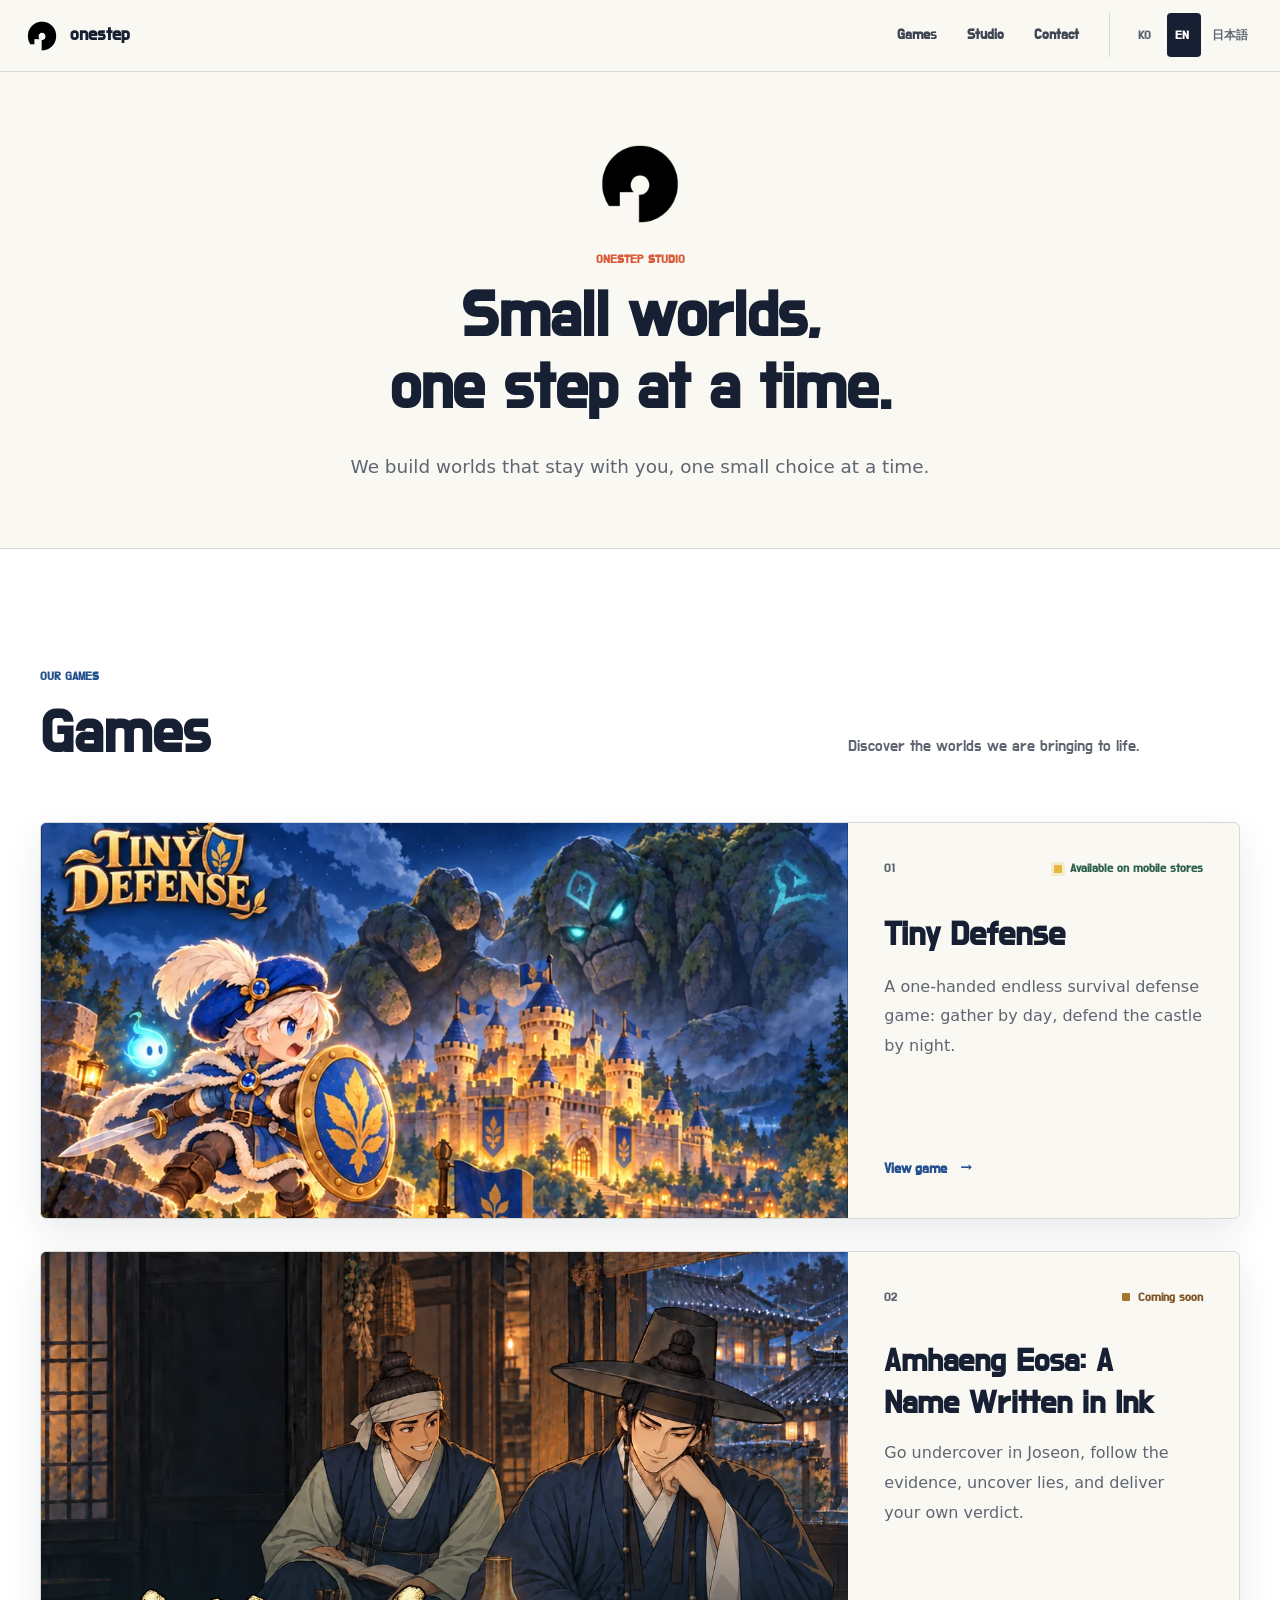
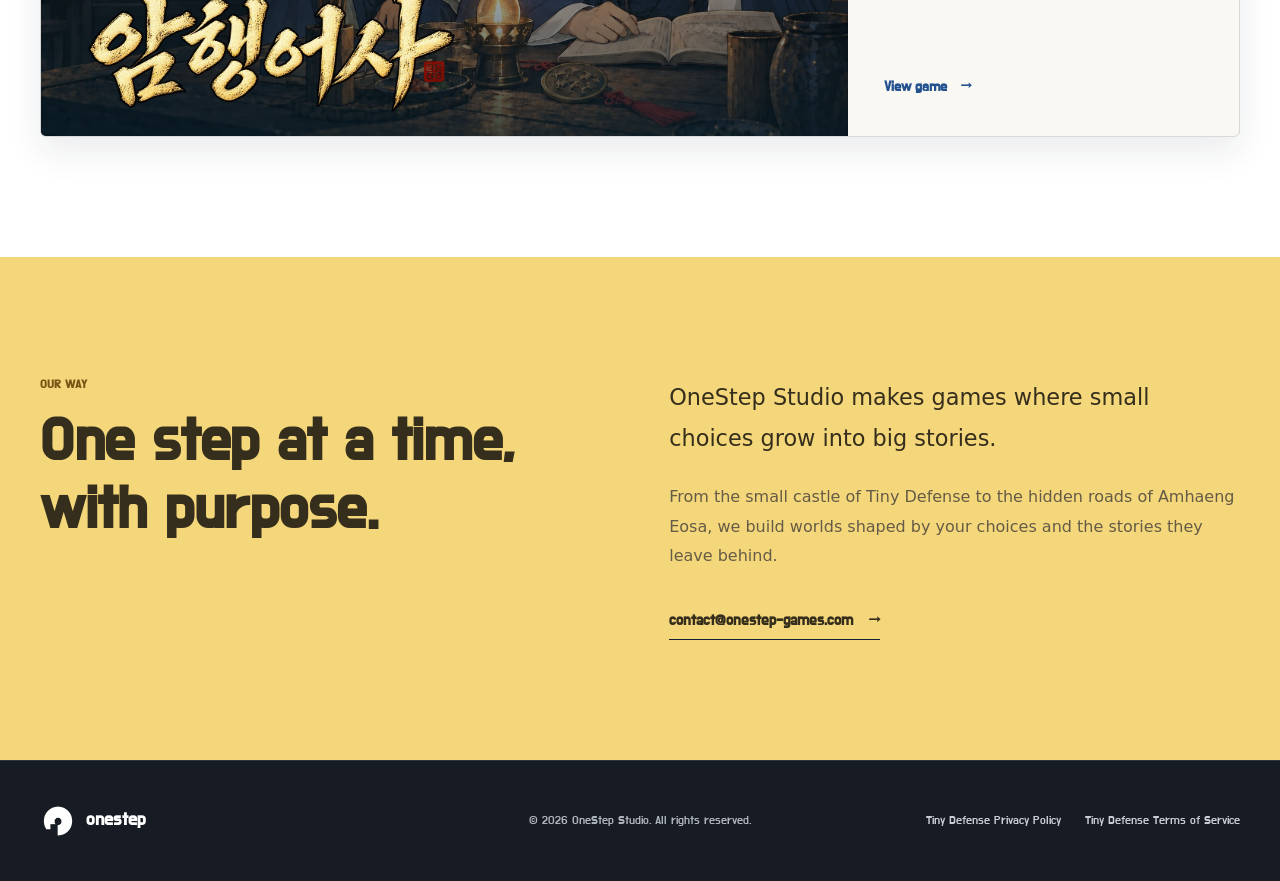
==== commit ea3d8777: "Add an immersive Amhaeng Eosa game page and localized listings" ====
--- a/en/index.html
+++ b/en/index.html
@@ -32,44 +32,50 @@
   <link rel="icon" href="/assets/onestep-favicon.png" type="image/png">
   <link rel="apple-touch-icon" href="/assets/onestep-touch-icon.png">
   <link rel="preload" as="image" href="/assets/onestep-logo.webp" type="image/webp">
-  <link rel="stylesheet" href="/styles.css?v=ui-2">
+  <link rel="stylesheet" href="/styles.css?v=eosa-1">
   <script defer src="/script.js"></script>
   <script type="application/ld+json">
+{
+  "@context": "https://schema.org",
+  "@graph": [
     {
-      "@context": "https://schema.org",
-      "@graph": [
+      "@type": "Organization",
+      "@id": "https://onestep-studio.github.io/#organization",
+      "name": "OneStep Studio",
+      "url": "https://onestep-studio.github.io/",
+      "logo": "https://onestep-studio.github.io/assets/onestep-logo.png",
+      "email": "contact@onestep-games.com"
+    },
+    {
+      "@type": "WebSite",
+      "name": "OneStep Studio",
+      "url": "https://onestep-studio.github.io/en/",
+      "inLanguage": "en",
+      "publisher": {
+        "@id": "https://onestep-studio.github.io/#organization"
+      }
+    },
+    {
+      "@type": "ItemList",
+      "name": "Games by OneStep Studio",
+      "numberOfItems": 2,
+      "itemListElement": [
         {
-          "@type": "Organization",
-          "@id": "https://onestep-studio.github.io/#organization",
-          "name": "OneStep Studio",
-          "url": "https://onestep-studio.github.io/",
-          "logo": "https://onestep-studio.github.io/assets/onestep-logo.png",
-          "email": "contact@onestep-games.com"
+          "@type": "ListItem",
+          "position": 1,
+          "url": "https://onestep-studio.github.io/en/games/tiny-defense/",
+          "name": "Tiny Defense"
         },
         {
-          "@type": "WebSite",
-          "name": "OneStep Studio",
-          "url": "https://onestep-studio.github.io/en/",
-          "inLanguage": "en",
-          "publisher": {
-            "@id": "https://onestep-studio.github.io/#organization"
-          }
-        },
-        {
-          "@type": "ItemList",
-          "name": "Games by OneStep Studio",
-          "numberOfItems": 1,
-          "itemListElement": [
-            {
-              "@type": "ListItem",
-              "position": 1,
-              "url": "https://onestep-studio.github.io/en/games/tiny-defense/",
-              "name": "Tiny Defense"
-            }
-          ]
+          "@type": "ListItem",
+          "position": 2,
+          "url": "https://onestep-studio.github.io/en/games/amhaeng-eosa/",
+          "name": "Amhaeng Eosa: A Name Written in Ink"
         }
       ]
     }
+  ]
+}
   </script>
 </head>
 <body class="home-page">
@@ -139,6 +145,18 @@
               </span>
             </div>
           </a>
+          <a class="game-card game-card-eosa reveal" href="/en/games/amhaeng-eosa/" aria-label="Amhaeng Eosa: A Name Written in Ink, View game">
+            <div class="game-card-media game-card-eosa-media">
+              <img class="game-card-eosa-art" src="/assets/amhaeng-eosa/cover.webp" alt="Royal inspector Yunseo and clerk Dogyeom at an inn after dark" width="1200" height="720" loading="lazy">
+              <img class="game-card-eosa-title" src="/assets/amhaeng-eosa/title.webp" alt="" width="1000" height="375" loading="lazy">
+            </div>
+            <div class="game-card-body">
+              <div class="game-card-meta"><span>02</span><span class="game-status is-coming"><span aria-hidden="true"></span>Coming soon</span></div>
+              <h3>Amhaeng Eosa: A Name Written in Ink</h3>
+              <p>Go undercover in Joseon, follow the evidence, uncover lies, and deliver your own verdict.</p>
+              <span class="game-card-link">View game<span aria-hidden="true">&rarr;</span></span>
+            </div>
+          </a>
         </div>
       </div>
     </section>
@@ -151,7 +169,7 @@
         </div>
         <div class="studio-summary-copy reveal">
           <p class="lead">OneStep Studio makes games where small choices grow into big stories.</p>
-          <p>We are building the world of Tiny Defense one step at a time, with meaningful choices in every short session and challenges that keep unfolding.</p>
+          <p>From the small castle of Tiny Defense to the hidden roads of Amhaeng Eosa, we build worlds shaped by your choices and the stories they leave behind.</p>
           <a class="text-link" href="mailto:contact@onestep-games.com">
             contact@onestep-games.com
             <span aria-hidden="true">&rarr;</span>
--- a/styles.css
+++ b/styles.css
@@ -419,6 +419,7 @@
 
 .game-grid {
   display: grid;
+  gap: 32px;
 }
 
 .game-card {
@@ -2132,6 +2133,13 @@
 .studio-intro h1 { font-size:clamp(34px,5vw,64px); line-height:1.12; }
 .studio-intro-inner>p:last-child,.game-card-body>p,.studio-summary-copy>p { font-family:'Apple SD Gothic Neo','Malgun Gothic','Yu Gothic',system-ui,sans-serif; font-weight:400; line-height:1.85; }
 .game-card:focus-visible { outline-offset:5px; }
+.game-card-eosa-media { position:relative; isolation:isolate; overflow:hidden; background:#081c27; }
+.game-card-eosa-media::after { content:''; position:absolute; inset:0; background:linear-gradient(0deg,#081c27c9,transparent 60%); pointer-events:none; }
+.game-card-eosa-media .game-card-eosa-art { width:100%; height:100%; object-fit:cover; }
+.game-card-eosa-media .game-card-eosa-title { position:absolute; left:5%; bottom:4%; width:47%; height:auto; z-index:1; }
+.game-card-eosa .game-status.is-coming { color:#805728; }
+.game-card-eosa .game-status.is-coming>span { background:#a77530; }
+.game-card-eosa h3 { font-size:clamp(1.6rem,2.5vw,2rem); word-break:keep-all; }
 .page-progress,[data-guide-progress] { font-variant-numeric:tabular-nums; }
 @media(max-width:899px) {
  .primary-nav { min-height:0; max-height:calc(100dvh - var(--header-height)); overflow-y:auto; overscroll-behavior:contain; padding-bottom:max(20px,env(safe-area-inset-bottom)); }
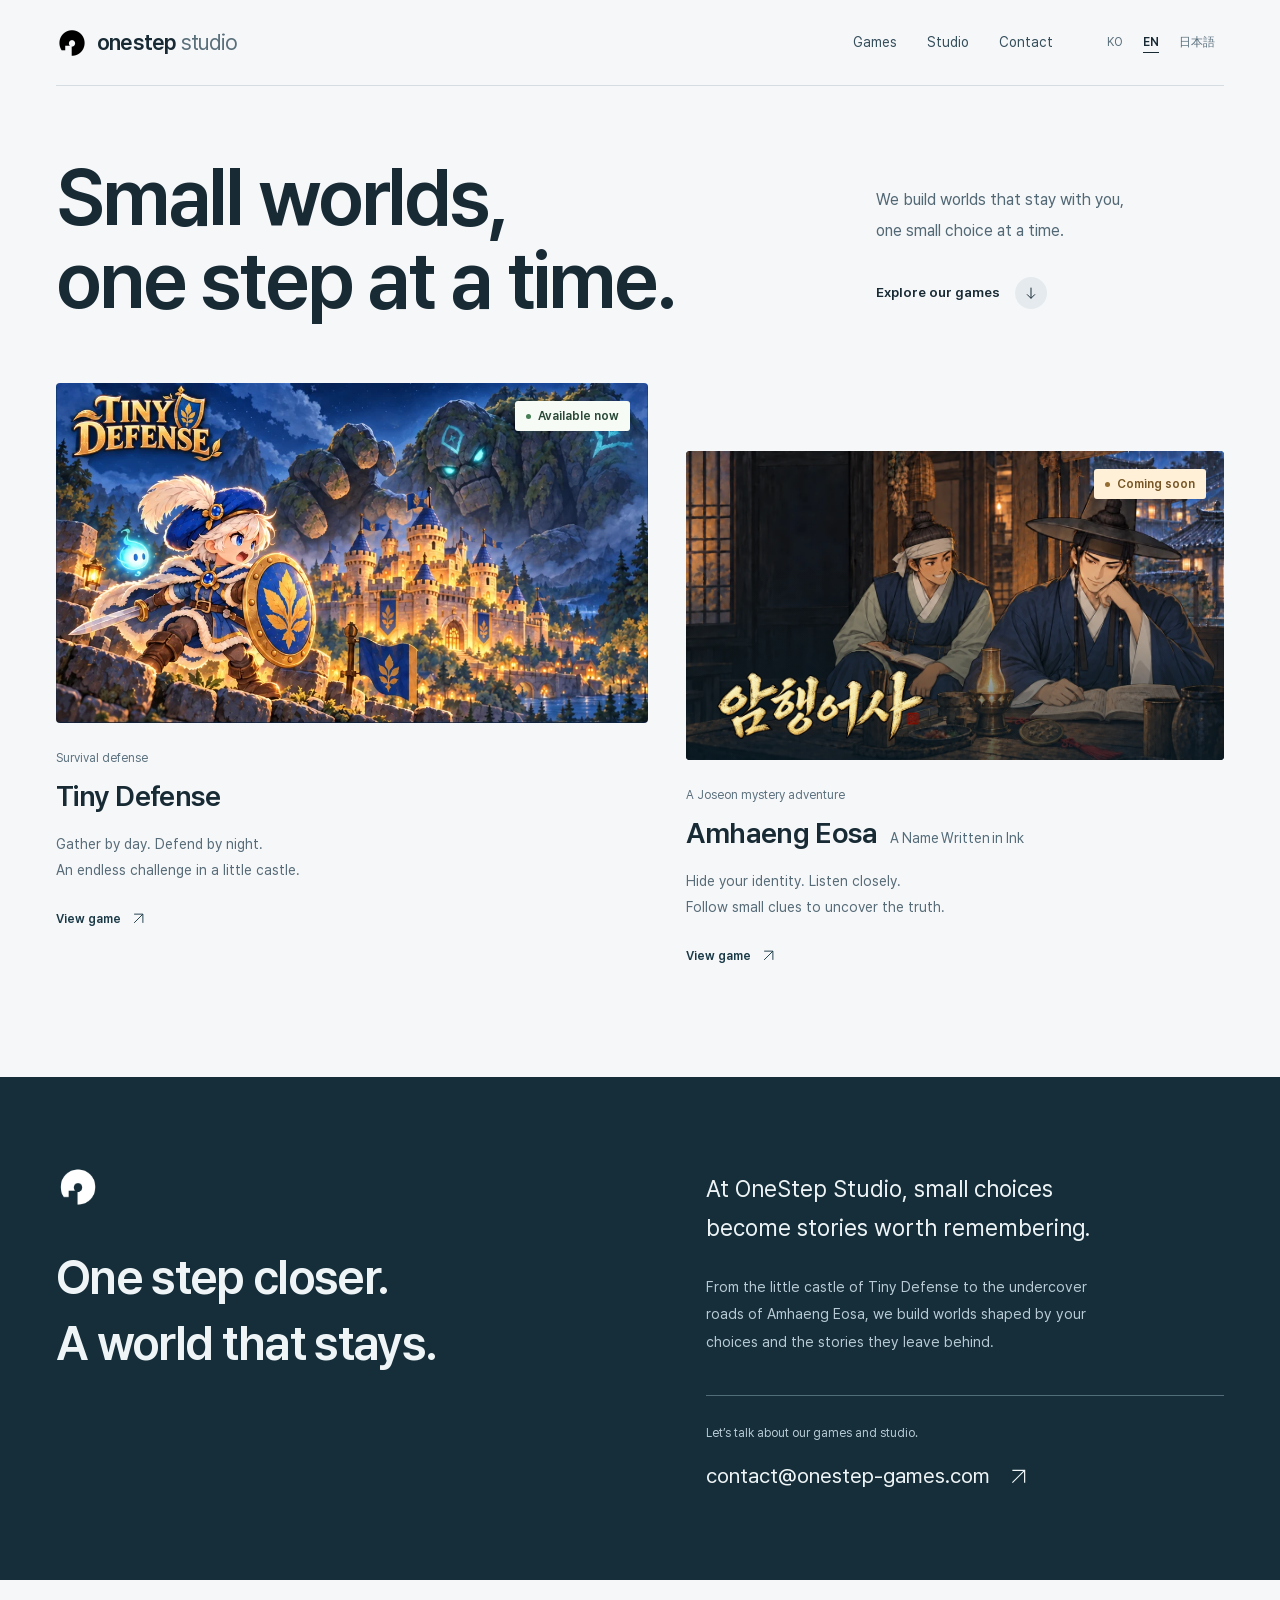
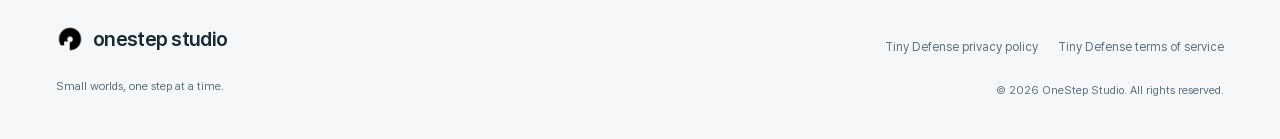
==== commit f1a9d9f1: "Refine studio homepage with an artwork-led game showcase" ====
--- a/en/index.html
+++ b/en/index.html
@@ -4,7 +4,7 @@
   <meta charset="utf-8">
   <meta name="viewport" content="width=device-width, initial-scale=1, viewport-fit=cover">
   <meta name="description" content="The official website of OneStep Studio, a game studio building small worlds one step at a time.">
-  <meta name="theme-color" content="#f9f8f3">
+  <meta name="theme-color" content="#f6f7f9">
   <meta name="color-scheme" content="light">
   <link rel="canonical" href="https://onestep-studio.github.io/en/">
   <link rel="alternate" hreflang="ko" href="https://onestep-studio.github.io/">
@@ -77,119 +77,73 @@
   ]
 }
   </script>
+  <link rel="preload" as="font" href="/assets/studio/StudioSans-Semibold.woff2" type="font/woff2" crossorigin>
+  <link rel="stylesheet" href="/home.css?v=studio-1">
 </head>
-<body class="home-page">
-  <a class="skip-link" href="#main">Skip to main content</a>
-
+<body class="home-page" data-studio-home="2">
+  <a class="skip-link" href="#main">Skip to content</a>
   <header class="site-header" data-header>
     <div class="header-inner">
-      <a class="wordmark" href="#top" aria-label="OneStep Studio home">
-        <img class="wordmark-logo" src="/assets/onestep-logo.webp" alt="" width="512" height="512">
-        <span>onestep</span>
-      </a>
-
-      <nav class="primary-nav" id="primary-nav" aria-label="Primary navigation">
-        <a href="#games">Games</a>
-        <a href="#studio">Studio</a>
-        <a href="mailto:contact@onestep-games.com">Contact</a>
-        <span class="language-switcher" role="group" aria-label="Select language">
-          <a href="/" lang="ko">KO</a>
-          <a href="/en/" lang="en" aria-current="page">EN</a>
-          <a href="/ja/" lang="ja">日本語</a>
-        </span>
-      </nav>
-
-      <button class="menu-toggle" type="button" aria-expanded="false" aria-controls="primary-nav" aria-label="Open menu" data-label-open="Open menu" data-label-close="Close menu">
-        <span></span>
-        <span></span>
-        <span></span>
-      </button>
+      <a class="wordmark" href="/en/" aria-label="OneStep Studio home"><img class="wordmark-logo" src="/assets/onestep-logo.webp" alt="" width="512" height="512"><span>onestep<span class="wordmark-studio"> studio</span></span></a>
+      <div class="studio-header-actions">
+        <nav class="primary-nav" id="primary-nav" aria-label="Main navigation"><a href="#games">Games</a><a href="#studio">Studio</a><a href="mailto:contact@onestep-games.com">Contact</a></nav>
+        <span class="studio-languages" role="group" aria-label="Choose language"><a href="/" lang="ko">KO</a><a href="/en/" lang="en" aria-current="page">EN</a><a href="/ja/" lang="ja">日本語</a></span>
+        <button class="menu-toggle" type="button" aria-expanded="false" aria-controls="primary-nav" aria-label="Open menu" data-label-open="Open menu" data-label-close="Close menu"><span></span><span></span><span></span></button>
+      </div>
     </div>
   </header>
-
   <main id="main">
     <section class="studio-intro" id="top" aria-labelledby="studio-home-title">
-      <div class="container studio-intro-inner reveal">
-        <img class="studio-logo" src="/assets/onestep-logo.webp" alt="" width="512" height="512" fetchpriority="high">
-        <p class="eyebrow">ONESTEP STUDIO</p>
-        <h1 id="studio-home-title">Small worlds,<br>one step at a time.</h1>
-        <p>We build worlds that stay with you, one small choice at a time.</p>
+      <div class="container studio-intro-inner">
+        <h1 id="studio-home-title"><span>Small worlds,</span><span>one step <br class="studio-mobile-break">at a time.</span></h1>
+        <div class="studio-intro-note"><p>We build worlds that stay with you,<br>one small choice at a time.</p><a class="studio-explore" href="#games"><span class="studio-explore-text">Explore our games</span><span class="studio-explore-icon"><svg viewBox="0 0 24 24" aria-hidden="true"><path d="M12 4v16m-6-6 6 6 6-6"/></svg></span></a></div>
       </div>
     </section>
-
-    <section class="game-library section" id="games" aria-labelledby="games-title">
+    <section class="game-library" id="games" aria-labelledby="games-title">
       <div class="container">
-        <div class="library-heading reveal">
-          <div>
-            <p class="eyebrow">OUR GAMES</p>
-            <h2 id="games-title">Games</h2>
-          </div>
-          <p>Discover the worlds we are bringing to life.</p>
-        </div>
-
+        <h2 class="sr-only" id="games-title">Our games</h2>
         <div class="game-grid">
-          <a class="game-card reveal" href="/en/games/tiny-defense/" aria-label="Explore Tiny Defense">
+          <a class="game-card reveal" href="/en/games/tiny-defense/" aria-label="View game, Tiny Defense">
             <div class="game-card-media">
-              <img src="/assets/hero-wide.webp?v=brand-1" alt="The Tiny Defense logo with a young hero guarding a castle at night and a giant stone troll beyond" width="1024" height="500">
+              <img src="/assets/brand-20261014/keyart-wide.webp" alt="A young hero and spirit defend a castle against a giant stone troll in Tiny Defense" width="1007" height="578" fetchpriority="high">
+              <span class="game-status is-live"><span aria-hidden="true"></span>Available now</span>
+              <span class="studio-art-enter" aria-hidden="true"><svg viewBox="0 0 24 24" aria-hidden="true"><path d="M5 19 19 5M5 5h14v14"/></svg></span>
             </div>
             <div class="game-card-body">
-              <div class="game-card-meta">
-                <span>01</span>
-                <span class="game-status is-live"><span aria-hidden="true"></span>Available on mobile stores</span>
-              </div>
+              <p class="studio-game-genre">Survival defense</p>
               <h3>Tiny Defense</h3>
-              <p>A one-handed endless survival defense game: gather by day, defend the castle by night.</p>
-              <span class="game-card-link">
-                View game
-                <span aria-hidden="true">&rarr;</span>
-              </span>
+              <p class="studio-game-description">Gather by day. Defend by night.<br>An endless challenge in a little castle.</p>
+              <span class="game-card-link">View game <svg viewBox="0 0 24 24" aria-hidden="true"><path d="M5 19 19 5M5 5h14v14"/></svg></span>
             </div>
           </a>
           <a class="game-card game-card-eosa reveal" href="/en/games/amhaeng-eosa/" aria-label="Amhaeng Eosa: A Name Written in Ink, View game">
             <div class="game-card-media game-card-eosa-media">
-              <img class="game-card-eosa-art" src="/assets/amhaeng-eosa/cover.webp" alt="Royal inspector Yunseo and clerk Dogyeom at an inn after dark" width="1200" height="720" loading="lazy">
-              <img class="game-card-eosa-title" src="/assets/amhaeng-eosa/title.webp" alt="" width="1000" height="375" loading="lazy">
+              <img class="game-card-eosa-art" src="/assets/amhaeng-eosa/cover.webp" alt="Royal inspector Yunseo and clerk Dogyeom reading their records at an inn after dark" width="1200" height="720">
+              <img class="game-card-eosa-title" src="/assets/amhaeng-eosa/title.webp" alt="" width="1000" height="375">
+              <span class="game-status is-coming"><span aria-hidden="true"></span>Coming soon</span>
+              <span class="studio-art-enter" aria-hidden="true"><svg viewBox="0 0 24 24" aria-hidden="true"><path d="M5 19 19 5M5 5h14v14"/></svg></span>
             </div>
             <div class="game-card-body">
-              <div class="game-card-meta"><span>02</span><span class="game-status is-coming"><span aria-hidden="true"></span>Coming soon</span></div>
-              <h3>Amhaeng Eosa: A Name Written in Ink</h3>
-              <p>Go undercover in Joseon, follow the evidence, uncover lies, and deliver your own verdict.</p>
-              <span class="game-card-link">View game<span aria-hidden="true">&rarr;</span></span>
+              <p class="studio-game-genre">A Joseon mystery adventure</p>
+              <h3>Amhaeng Eosa<span class="studio-game-subtitle">A Name Written in Ink</span></h3>
+              <p class="studio-game-description">Hide your identity. Listen closely.<br>Follow small clues to uncover the truth.</p>
+              <span class="game-card-link">View game <svg viewBox="0 0 24 24" aria-hidden="true"><path d="M5 19 19 5M5 5h14v14"/></svg></span>
             </div>
           </a>
         </div>
       </div>
     </section>
-
-    <section class="studio-summary section" id="studio" aria-labelledby="studio-summary-title">
+    <section class="studio-summary" id="studio" aria-labelledby="studio-summary-title">
       <div class="container studio-summary-grid">
-        <div class="reveal">
-          <p class="eyebrow">OUR WAY</p>
-          <h2 id="studio-summary-title">One step at a time,<br>with purpose.</h2>
-        </div>
-        <div class="studio-summary-copy reveal">
-          <p class="lead">OneStep Studio makes games where small choices grow into big stories.</p>
-          <p>From the small castle of Tiny Defense to the hidden roads of Amhaeng Eosa, we build worlds shaped by your choices and the stories they leave behind.</p>
-          <a class="text-link" href="mailto:contact@onestep-games.com">
-            contact@onestep-games.com
-            <span aria-hidden="true">&rarr;</span>
-          </a>
-        </div>
+        <div><img class="studio-summary-mark" src="/assets/onestep-logo.webp" alt="" width="512" height="512" loading="lazy"><h2 id="studio-summary-title">One step closer.<br>A world that stays.</h2></div>
+        <div class="studio-summary-copy"><p class="lead">At OneStep Studio, small choices<br>become stories worth remembering.</p><p>From the little castle of Tiny Defense to the undercover roads of Amhaeng Eosa, we build worlds shaped by your choices and the stories they leave behind.</p><div class="studio-contact"><p>Let’s talk about our games and studio.</p><a href="mailto:contact@onestep-games.com">contact@onestep-games.com <svg viewBox="0 0 24 24" aria-hidden="true"><path d="M5 19 19 5M5 5h14v14"/></svg></a></div></div>
       </div>
     </section>
   </main>
-
   <footer class="site-footer">
     <div class="container footer-inner">
-      <a class="wordmark wordmark-footer" href="#top" aria-label="Back to top">
-        <img class="wordmark-logo" src="/assets/onestep-logo.webp" alt="" width="512" height="512" loading="lazy">
-        <span>onestep</span>
-      </a>
-      <p>&copy; <span data-year>2026</span> OneStep Studio. All rights reserved.</p>
-      <nav aria-label="Legal">
-        <a href="https://notedays.github.io/tinydefense-legal/privacy-policy.html">Tiny Defense Privacy Policy</a>
-        <a href="https://notedays.github.io/tinydefense-legal/terms-of-service.html">Tiny Defense Terms of Service</a>
-      </nav>
+      <div class="studio-footer-brand"><a class="wordmark wordmark-footer" href="#top" aria-label="Back to top"><img class="wordmark-logo" src="/assets/onestep-logo.webp" alt="" width="512" height="512" loading="lazy"><span>onestep studio</span></a><p>Small worlds, one step at a time.</p></div>
+      <div class="studio-footer-meta"><nav aria-label="Legal information"><a href="https://notedays.github.io/tinydefense-legal/privacy-policy.html">Tiny Defense privacy policy</a><a href="https://notedays.github.io/tinydefense-legal/terms-of-service.html">Tiny Defense terms of service</a></nav><p>© <span data-year>2026</span> OneStep Studio. All rights reserved.</p></div>
     </div>
   </footer>
 </body>
--- a/home.css
+++ b/home.css
@@ -0,0 +1,140 @@
+/* Studio chrome stays quiet; the games supply the colour and illustration. */
+@font-face{font-family:Studio Sans;src:url('/assets/studio/StudioSans-Regular.woff2') format('woff2');font-weight:400;font-style:normal;font-display:swap}
+@font-face{font-family:Studio Sans;src:url('/assets/studio/StudioSans-Semibold.woff2') format('woff2');font-weight:600 900;font-style:normal;font-display:swap}
+.home-page{--studio-bg:#f6f7f9;--studio-ink:#182b35;--studio-muted:#576773;--studio-line:#d5dde2;--header-height:86px;background:var(--studio-bg);color:var(--studio-ink);font-family:'Studio Sans','Hiragino Kaku Gothic ProN','Yu Gothic','Malgun Gothic',sans-serif;line-height:1.75;scrollbar-color:#9aabb5 var(--studio-bg)}
+.home-page:lang(ja){font-family:'Studio Sans','Hiragino Kaku Gothic ProN','Yu Gothic',Meiryo,sans-serif}
+.home-page :is(h1,h2,h3,p,figure){margin:0}
+.home-page ::selection{background:#c5dbdf;color:#142a34}
+.home-page :focus-visible{outline:2px solid #287183;outline-offset:6px}
+.home-page .container{width:min(1280px,calc(100% - 112px))}
+.home-page .site-header{height:var(--header-height);background:var(--studio-bg);border:0;backdrop-filter:none;-webkit-backdrop-filter:none;position:relative}
+.home-page .header-inner{width:min(1280px,calc(100% - 112px));border-bottom:1px solid var(--studio-line)}
+.home-page .wordmark{font-family:'Studio Sans',sans-serif;font-weight:600;font-size:1.35rem;letter-spacing:-.035em;gap:9px;color:var(--studio-ink)}
+.home-page .wordmark-logo{width:32px;height:32px}
+.home-page .wordmark-studio{font-weight:400;color:#596f7a}
+.studio-header-actions{display:flex;align-items:center;gap:45px}
+.home-page .primary-nav{gap:30px}
+.home-page .primary-nav a{font-size:.86rem;font-weight:400;color:#344e5b;padding:12px 0}
+.home-page .primary-nav a:after{height:1px;background:var(--studio-ink)}
+.studio-languages{display:flex;align-items:center;gap:2px}
+.studio-languages a{display:inline-flex;justify-content:center;align-items:center;min-height:44px;padding:8px 9px;font-size:.75rem;color:#596f7c}
+.studio-languages a[aria-current]{color:var(--studio-ink);font-weight:600;text-decoration:underline;text-underline-offset:6px}
+.studio-languages a:hover{color:var(--studio-ink)}
+.home-page .studio-intro{display:block;height:auto;min-height:0;max-height:none;background:transparent;border:0;padding:70px 0 62px}
+.home-page .studio-intro-inner{display:grid;grid-template-columns:minmax(0,2.2fr) minmax(0,1fr);gap:55px;align-items:end;text-align:left;max-width:none}
+.home-page .studio-intro h1{font-size:clamp(3.5rem,6.2vw,5.8rem);line-height:1.04;font-weight:600;letter-spacing:-.04em;text-wrap:initial;margin:0}
+.studio-intro h1>span{display:block}
+.studio-mobile-break{display:none}
+.studio-intro-note{padding-bottom:6px}
+.home-page .studio-intro-note>p{font-size:1rem;line-height:1.9;color:#526875;word-break:keep-all}
+.studio-explore{display:inline-flex;align-items:center;gap:15px;margin-top:25px;font-size:.85rem;font-weight:600;min-height:44px}
+.studio-explore-icon{display:grid;width:32px;height:32px;place-items:center;border-radius:50%;background:#e4eaee;transition:background .2s}
+.studio-explore svg{width:16px;height:16px;fill:none;stroke:currentColor;stroke-width:1.5}
+.studio-explore:hover .studio-explore-icon{background:#cfdee4}
+.home-page .game-library{background:transparent;padding:0 0 105px;scroll-margin-top:30px}
+.home-page .game-grid{display:grid;grid-template-columns:minmax(0,1.1fr) minmax(0,1fr);gap:38px;align-items:start}
+.home-page .game-card{display:block;overflow:visible;border:0;border-radius:0;background:none;box-shadow:none;transform:none;transition:none;min-width:0}
+.home-page .game-card-eosa{margin-top:68px}
+.home-page .game-card-media{display:block;position:relative;aspect-ratio:1007/578;overflow:hidden;border-radius:4px;isolation:isolate;background:#102b38}
+.home-page .game-card-media>img:first-child{width:100%;height:100%;object-fit:cover;transition:transform .7s cubic-bezier(.16,1,.3,1)}
+.home-page .game-card-eosa-media>img:first-child{object-position:50% 42%}
+.home-page .game-card-eosa-title{width:40%;left:5%;bottom:5%;z-index:1}
+.home-page .game-card-eosa-media:after{background:linear-gradient(0deg,#081c27b3,transparent 65%)}
+.home-page .game-status{position:absolute;top:18px;right:18px;z-index:2;padding:6px 11px;border-radius:3px;gap:7px;background:#f7fbf6;color:#294936;font-size:.75rem;line-height:1.5;font-weight:600;box-shadow:none}
+.home-page .game-status>span{width:5px;height:5px;background:#477f55;border-radius:50%;box-shadow:none}
+.home-page .game-status.is-coming{color:#775525;background:#fff0d7}
+.home-page .game-status.is-coming>span{background:#956d30}
+.studio-art-enter{display:grid;place-items:center;position:absolute;z-index:2;right:18px;bottom:18px;width:42px;height:42px;border-radius:50%;background:#f6f7f9;color:var(--studio-ink);opacity:0;transform:translate(-5px,5px);transition:opacity .2s,transform .35s cubic-bezier(.16,1,.3,1)}
+.studio-art-enter svg,.home-page .game-card-link svg{width:21px;height:21px;fill:none;stroke:currentColor;stroke-width:1.5}
+.home-page .game-card-body{display:block;padding:24px 0 0;min-height:0;position:relative}
+.home-page .game-card-body>p{font-family:inherit;font-weight:400;line-height:1.85}
+.home-page .game-card-body>.studio-game-genre{font-size:.75rem;margin:0 0 9px;color:#5b717e}
+.home-page .game-card h3{display:flex;align-items:baseline;flex-wrap:wrap;gap:8px 13px;font-family:'Studio Sans',sans-serif;font-weight:600;font-size:clamp(1.55rem,2.2vw,2rem);letter-spacing:-.025em;line-height:1.3;margin:0;word-break:keep-all}
+.studio-game-subtitle{font-size:.49em;font-weight:400;letter-spacing:-.01em;color:#536c79;line-height:1.5}
+.home-page .game-card-body>.studio-game-description{font-size:.88rem;color:#576c78;margin:16px 0 0;word-break:keep-all}
+.home-page .game-card-link{font-size:.75rem;font-weight:600;color:#1a3947;margin-top:20px;display:inline-flex;gap:10px;line-height:1.5;min-height:32px;align-items:center}
+.home-page .game-card-link svg{width:15px;height:15px;transition:transform .2s}
+.home-page .game-card:hover .game-card-link{color:#1a3947}
+.home-page .reveal,.home-page .reveal.is-visible{opacity:1;transform:none;transition:none}
+.home-page .studio-summary{padding:88px 0 82px;background:#152e3a;color:#eff5f6}
+.home-page .studio-summary-grid{grid-template-columns:minmax(0,1.1fr) minmax(0,1fr);gap:80px;align-items:start}
+.studio-summary-mark{width:44px;height:44px;filter:brightness(0) invert(1);margin-bottom:35px!important}
+.home-page .studio-summary h2{font-family:'Studio Sans','Yu Gothic',sans-serif;font-size:clamp(2.1rem,3.7vw,3.4rem);font-weight:600;line-height:1.4;letter-spacing:-.035em;word-break:keep-all}
+.home-page .studio-summary-copy{padding-top:5px}
+.home-page .studio-summary-copy>.lead{font-family:inherit;font-size:clamp(1.2rem,1.8vw,1.5rem);font-weight:400;line-height:1.7;color:#edf3f5;margin:0}
+.home-page .studio-summary-copy>p:not(.lead){font-family:inherit;font-size:.9rem;font-weight:400;color:#b8cbd4;line-height:1.9;margin:25px 0 0;max-width:45ch;word-break:keep-all}
+.studio-contact{margin-top:40px;padding-top:27px;border-top:1px solid #526d7a}
+.studio-contact p{font-size:.75rem;color:#b8cbd4}
+.studio-contact a{display:inline-flex;align-items:center;gap:18px;font-size:clamp(.98rem,1.65vw,1.35rem);line-height:1.6;margin-top:10px;min-height:44px;word-break:break-all}
+.studio-contact svg{width:21px;height:21px;fill:none;stroke:currentColor;stroke-width:1.4;flex-shrink:0}
+.home-page .site-footer{border:0;background:var(--studio-bg);color:var(--studio-ink)}
+.home-page .footer-inner{display:flex;justify-content:space-between;align-items:start;gap:40px;padding:45px 0 38px;min-height:0}
+.home-page .wordmark-footer{font-size:1.25rem}
+.home-page .wordmark-footer .wordmark-logo{filter:none;width:28px;height:28px}
+.home-page .studio-footer-brand>p{font-size:.72rem;color:#5b717e;margin:14px 0 0}
+.studio-footer-meta{text-align:right}
+.home-page .footer-inner nav{gap:20px;flex-wrap:wrap}
+.home-page .footer-inner nav a{font-size:.75rem;color:#5c7380;min-height:44px}
+.home-page .footer-inner nav a:hover{color:#163543}
+.home-page .studio-footer-meta>p{font-size:.7rem;color:#5b717e;margin-top:12px}
+@media(hover:hover) and (pointer:fine){.home-page .game-card:hover .game-card-media>img:first-child{transform:scale(1.025)}.home-page .game-card:hover .studio-art-enter{opacity:1;transform:none}.home-page .game-card:hover .game-card-link svg{transform:translate(2px,-2px)}}
+.home-page .game-card:focus-visible .studio-art-enter{opacity:1;transform:none}
+@media(max-width:1100px){.home-page .container,.home-page .header-inner{width:calc(100% - 72px)}.studio-header-actions{gap:30px}.home-page .studio-intro-inner{gap:25px;grid-template-columns:minmax(0,2.4fr) minmax(0,1fr)}.home-page .studio-intro-note>p{font-size:.86rem}.home-page .game-grid{gap:28px}.home-page .studio-summary-grid{gap:50px}.wordmark-studio{display:none}}
+@media(max-width:899px){
+ .home-page{--header-height:72px}
+ .home-page .primary-nav{top:100%;left:0;right:0;min-height:0;padding:15px 36px 28px;background:var(--studio-bg);border-top:0;border-bottom:1px solid var(--studio-line);gap:0;z-index:100;box-shadow:0 14px 25px #0000000a}
+ .home-page .primary-nav a{font-size:1.05rem;padding:16px 0;border-color:var(--studio-line)}
+ .home-page .menu-toggle{width:38px;height:44px;padding:10px 7px;margin-right:-7px}
+ .home-page .menu-toggle span{width:23px;background:var(--studio-ink)}
+ .studio-header-actions{gap:17px}
+ .home-page .studio-intro{padding:54px 0 46px}
+ .home-page .studio-intro h1{font-size:clamp(2.6rem,6.15vw,3.5rem)}
+ .home-page .studio-intro-note>p br{display:none}
+ .studio-explore{font-size:.75rem;gap:9px;margin-top:14px}
+ .home-page .game-card-eosa{margin-top:45px}
+ .home-page .game-card-body{padding-top:20px}
+ .home-page .game-card-body>.studio-game-description{font-size:.8rem}
+ .home-page .game-status{top:12px;right:12px;font-size:.75rem;padding:5px 9px}
+ .home-page .studio-summary{padding:65px 0}
+ .home-page .footer-inner{gap:25px}
+ .home-page .footer-inner nav{gap:4px 16px}
+}
+@media(max-width:650px){
+ .home-page .container,.home-page .header-inner{width:calc(100% - 40px)}
+ .home-page .wordmark{font-size:1.2rem;gap:8px}.home-page .wordmark-logo{width:28px;height:28px}
+ .studio-header-actions{gap:10px}.studio-languages a{padding:8px 7px;font-size:.75rem}
+ .home-page .primary-nav{padding-inline:24px}
+ .home-page .studio-intro{padding:40px 0 33px}
+ .home-page .studio-intro-inner{grid-template-columns:minmax(0,1fr);gap:26px}
+ .home-page .studio-intro h1{font-size:clamp(2.8rem,11.5vw,4.4rem);line-height:1.05;letter-spacing:-.04em}
+ .studio-mobile-break{display:block}
+ .home-page .studio-intro-note{padding:0;display:flex;align-items:start;justify-content:space-between;gap:18px}
+ .home-page .studio-intro-note>p{font-size:.81rem;line-height:1.85;max-width:26ch}
+ .home-page .studio-intro-note>p br{display:block}
+ .studio-explore{margin-top:0;min-height:44px;flex-shrink:0;gap:0}.studio-explore-icon{width:44px;height:44px}.studio-explore svg{width:18px;height:18px}
+ .studio-explore-text{position:absolute;width:1px;height:1px;padding:0;margin:-1px;overflow:hidden;clip:rect(0,0,0,0);white-space:nowrap;border:0}
+ .home-page .game-grid{grid-template-columns:minmax(0,1fr);gap:42px}
+ .home-page .game-card-eosa{margin-top:0}
+ .home-page .game-card-media{aspect-ratio:1007/578}
+ .home-page .game-status{font-size:.75rem}
+ .home-page .game-card-body{padding-top:18px}
+ .home-page .game-card-body>.studio-game-genre{margin-bottom:7px;font-size:.75rem}
+ .home-page .game-card h3{font-size:1.65rem}
+ .home-page .game-card-body>.studio-game-description{font-size:.9rem;line-height:1.8;margin-top:11px}
+ .home-page .game-card-link{font-size:.72rem;margin-top:10px}
+ .home-page .game-library{padding-bottom:54px}
+ .home-page .studio-summary{padding:52px 0}
+ .home-page .studio-summary-grid{grid-template-columns:minmax(0,1fr);gap:30px}
+ .studio-summary-mark{width:34px;height:34px;margin-bottom:24px!important}
+ .home-page .studio-summary h2{font-size:2.15rem;line-height:1.4}
+ .home-page .studio-summary-copy>.lead{font-size:1.12rem}
+ .home-page .studio-summary-copy>p:not(.lead){font-size:.84rem;margin-top:18px;max-width:none}
+ .studio-contact{margin-top:28px;padding-top:24px}.studio-contact a{font-size:1.05rem;gap:12px}.studio-contact p{font-size:.7rem}
+ .home-page .footer-inner{flex-direction:column;gap:26px;padding:32px 0}
+ .studio-footer-meta{text-align:left}.home-page .footer-inner nav{justify-content:start;gap:0 16px}.home-page .footer-inner nav a{font-size:.75rem;min-height:44px}
+ .home-page .studio-footer-meta>p{font-size:.7rem;margin-top:9px}
+ .home-page:lang(ja) .studio-intro-note>p{font-size:.76rem;max-width:30ch}
+ .home-page:lang(ja) .studio-game-description,.home-page:lang(ja) .studio-summary h2,.home-page:lang(ja) .studio-summary-copy>p{word-break:normal;line-break:strict}
+}
+@media(max-width:360px){.home-page .header-inner,.home-page .container{width:calc(100% - 32px)}.home-page .wordmark{font-size:1.05rem;gap:7px}.home-page .wordmark-logo{width:25px;height:25px}.studio-header-actions{gap:5px}.studio-languages a{padding-inline:6px}.home-page .studio-intro h1{font-size:2.6rem}.studio-contact a{font-size:.94rem}}
+@media(prefers-reduced-motion:reduce){.home-page *,.home-page *:before,.home-page *:after{transition:none!important;animation:none!important;scroll-behavior:auto!important}}
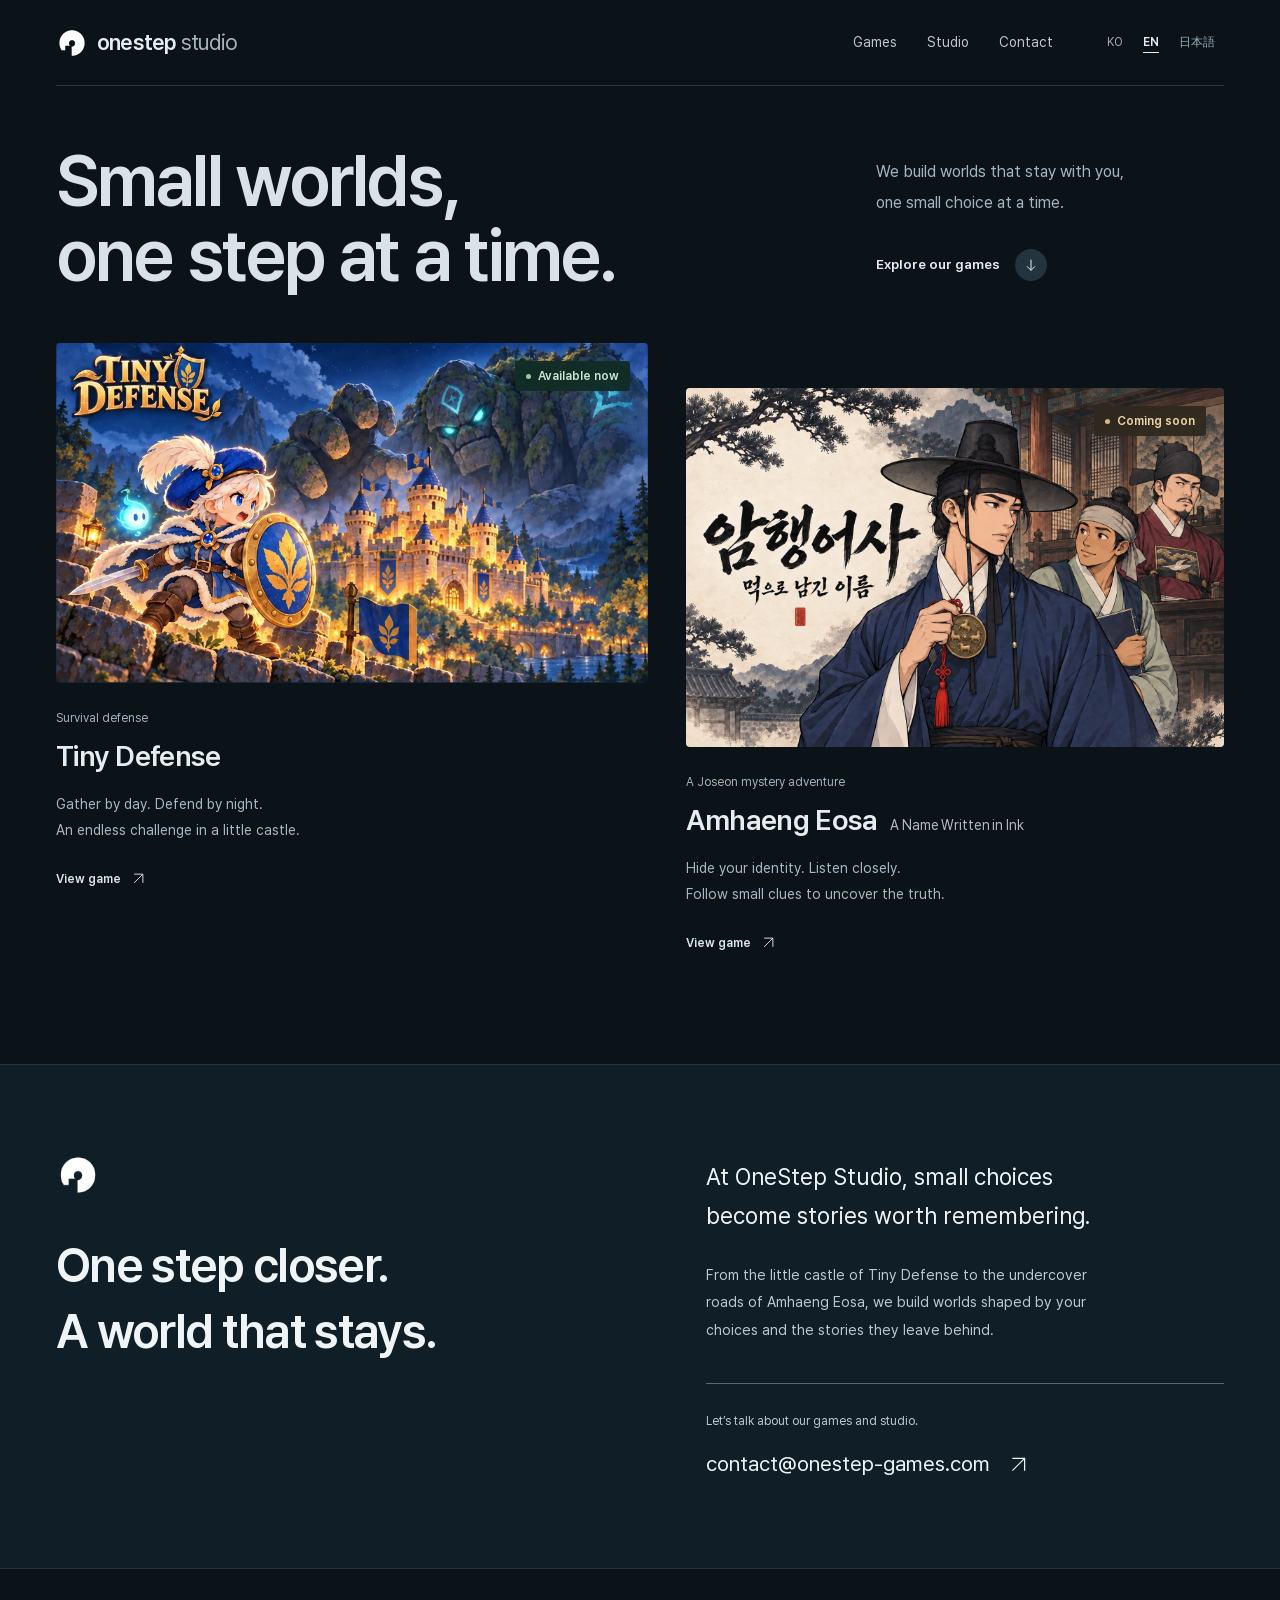
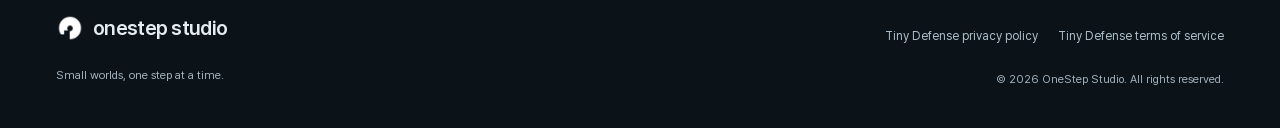
==== commit f852f583: "Darken studio home and use the uncropped manager key art" ====
--- a/en/index.html
+++ b/en/index.html
@@ -4,8 +4,8 @@
   <meta charset="utf-8">
   <meta name="viewport" content="width=device-width, initial-scale=1, viewport-fit=cover">
   <meta name="description" content="The official website of OneStep Studio, a game studio building small worlds one step at a time.">
-  <meta name="theme-color" content="#f6f7f9">
-  <meta name="color-scheme" content="light">
+  <meta name="theme-color" content="#0b1218">
+  <meta name="color-scheme" content="dark">
   <link rel="canonical" href="https://onestep-studio.github.io/en/">
   <link rel="alternate" hreflang="ko" href="https://onestep-studio.github.io/">
   <link rel="alternate" hreflang="en" href="https://onestep-studio.github.io/en/">
@@ -78,7 +78,7 @@
 }
   </script>
   <link rel="preload" as="font" href="/assets/studio/StudioSans-Semibold.woff2" type="font/woff2" crossorigin>
-  <link rel="stylesheet" href="/home.css?v=studio-1">
+  <link rel="stylesheet" href="/home.css?v=studio-dark-2">
 </head>
 <body class="home-page" data-studio-home="2">
   <a class="skip-link" href="#main">Skip to content</a>
@@ -118,8 +118,7 @@
           </a>
           <a class="game-card game-card-eosa reveal" href="/en/games/amhaeng-eosa/" aria-label="Amhaeng Eosa: A Name Written in Ink, View game">
             <div class="game-card-media game-card-eosa-media">
-              <img class="game-card-eosa-art" src="/assets/amhaeng-eosa/cover.webp" alt="Royal inspector Yunseo and clerk Dogyeom reading their records at an inn after dark" width="1200" height="720">
-              <img class="game-card-eosa-title" src="/assets/amhaeng-eosa/title.webp" alt="" width="1000" height="375">
+              <img class="game-card-eosa-art" src="/assets/amhaeng-eosa/manager-keyart-original.webp" alt="The complete Amhaeng Eosa key art, with Yunseo holding his royal seal, Dogyeom carrying records, and a county official" width="1536" height="1024">
               <span class="game-status is-coming"><span aria-hidden="true"></span>Coming soon</span>
               <span class="studio-art-enter" aria-hidden="true"><svg viewBox="0 0 24 24" aria-hidden="true"><path d="M5 19 19 5M5 5h14v14"/></svg></span>
             </div>
--- a/home.css
+++ b/home.css
@@ -1,62 +1,63 @@
 /* Studio chrome stays quiet; the games supply the colour and illustration. */
 @font-face{font-family:Studio Sans;src:url('/assets/studio/StudioSans-Regular.woff2') format('woff2');font-weight:400;font-style:normal;font-display:swap}
 @font-face{font-family:Studio Sans;src:url('/assets/studio/StudioSans-Semibold.woff2') format('woff2');font-weight:600 900;font-style:normal;font-display:swap}
-.home-page{--studio-bg:#f6f7f9;--studio-ink:#182b35;--studio-muted:#576773;--studio-line:#d5dde2;--header-height:86px;background:var(--studio-bg);color:var(--studio-ink);font-family:'Studio Sans','Hiragino Kaku Gothic ProN','Yu Gothic','Malgun Gothic',sans-serif;line-height:1.75;scrollbar-color:#9aabb5 var(--studio-bg)}
+.home-page{--studio-bg:#0b1218;--studio-ink:#e6ecef;--studio-muted:#a2b2bd;--studio-line:#293944;--header-height:86px;background:var(--studio-bg);color:var(--studio-ink);color-scheme:dark;font-family:'Studio Sans','Hiragino Kaku Gothic ProN','Yu Gothic','Malgun Gothic',sans-serif;line-height:1.75;scrollbar-color:#59717f var(--studio-bg)}
 .home-page:lang(ja){font-family:'Studio Sans','Hiragino Kaku Gothic ProN','Yu Gothic',Meiryo,sans-serif}
 .home-page :is(h1,h2,h3,p,figure){margin:0}
-.home-page ::selection{background:#c5dbdf;color:#142a34}
-.home-page :focus-visible{outline:2px solid #287183;outline-offset:6px}
+.home-page ::selection{background:#a9cad6;color:#10212a}
+.home-page :focus-visible{outline:2px solid #9bc6d7;outline-offset:6px}
+.home-page .skip-link{background:#19313f;border-color:#8fb5c7;color:#eef6fa}
 .home-page .container{width:min(1280px,calc(100% - 112px))}
 .home-page .site-header{height:var(--header-height);background:var(--studio-bg);border:0;backdrop-filter:none;-webkit-backdrop-filter:none;position:relative}
 .home-page .header-inner{width:min(1280px,calc(100% - 112px));border-bottom:1px solid var(--studio-line)}
 .home-page .wordmark{font-family:'Studio Sans',sans-serif;font-weight:600;font-size:1.35rem;letter-spacing:-.035em;gap:9px;color:var(--studio-ink)}
-.home-page .wordmark-logo{width:32px;height:32px}
-.home-page .wordmark-studio{font-weight:400;color:#596f7a}
+.home-page .wordmark-logo{width:32px;height:32px;filter:brightness(0) invert(1)}
+.home-page .wordmark-studio{font-weight:400;color:#a4b5bf}
 .studio-header-actions{display:flex;align-items:center;gap:45px}
 .home-page .primary-nav{gap:30px}
-.home-page .primary-nav a{font-size:.86rem;font-weight:400;color:#344e5b;padding:12px 0}
+.home-page .primary-nav a{font-size:.86rem;font-weight:400;color:#bbc8d1;padding:12px 0}
 .home-page .primary-nav a:after{height:1px;background:var(--studio-ink)}
 .studio-languages{display:flex;align-items:center;gap:2px}
-.studio-languages a{display:inline-flex;justify-content:center;align-items:center;min-height:44px;padding:8px 9px;font-size:.75rem;color:#596f7c}
+.studio-languages a{display:inline-flex;justify-content:center;align-items:center;min-height:44px;padding:8px 9px;font-size:.75rem;color:#99afbd}
 .studio-languages a[aria-current]{color:var(--studio-ink);font-weight:600;text-decoration:underline;text-underline-offset:6px}
 .studio-languages a:hover{color:var(--studio-ink)}
-.home-page .studio-intro{display:block;height:auto;min-height:0;max-height:none;background:transparent;border:0;padding:70px 0 62px}
+.home-page .studio-intro{display:block;height:auto;min-height:0;max-height:none;background:transparent;border:0;padding:58px 0 50px}
 .home-page .studio-intro-inner{display:grid;grid-template-columns:minmax(0,2.2fr) minmax(0,1fr);gap:55px;align-items:end;text-align:left;max-width:none}
-.home-page .studio-intro h1{font-size:clamp(3.5rem,6.2vw,5.8rem);line-height:1.04;font-weight:600;letter-spacing:-.04em;text-wrap:initial;margin:0}
+.home-page .studio-intro h1{font-size:clamp(3.5rem,5.6vw,5.3rem);line-height:1.04;font-weight:600;letter-spacing:-.04em;text-wrap:initial;color:#d9e2e8;margin:0}
 .studio-intro h1>span{display:block}
 .studio-mobile-break{display:none}
 .studio-intro-note{padding-bottom:6px}
-.home-page .studio-intro-note>p{font-size:1rem;line-height:1.9;color:#526875;word-break:keep-all}
+.home-page .studio-intro-note>p{font-size:1rem;line-height:1.9;color:#a3b5c0;word-break:keep-all}
 .studio-explore{display:inline-flex;align-items:center;gap:15px;margin-top:25px;font-size:.85rem;font-weight:600;min-height:44px}
-.studio-explore-icon{display:grid;width:32px;height:32px;place-items:center;border-radius:50%;background:#e4eaee;transition:background .2s}
+.studio-explore-icon{display:grid;width:32px;height:32px;place-items:center;border-radius:50%;background:#23343f;transition:background .2s}
 .studio-explore svg{width:16px;height:16px;fill:none;stroke:currentColor;stroke-width:1.5}
-.studio-explore:hover .studio-explore-icon{background:#cfdee4}
+.studio-explore:hover .studio-explore-icon{background:#354e5e}
 .home-page .game-library{background:transparent;padding:0 0 105px;scroll-margin-top:30px}
 .home-page .game-grid{display:grid;grid-template-columns:minmax(0,1.1fr) minmax(0,1fr);gap:38px;align-items:start}
 .home-page .game-card{display:block;overflow:visible;border:0;border-radius:0;background:none;box-shadow:none;transform:none;transition:none;min-width:0}
-.home-page .game-card-eosa{margin-top:68px}
+.home-page .game-card-eosa{margin-top:45px}
 .home-page .game-card-media{display:block;position:relative;aspect-ratio:1007/578;overflow:hidden;border-radius:4px;isolation:isolate;background:#102b38}
 .home-page .game-card-media>img:first-child{width:100%;height:100%;object-fit:cover;transition:transform .7s cubic-bezier(.16,1,.3,1)}
-.home-page .game-card-eosa-media>img:first-child{object-position:50% 42%}
-.home-page .game-card-eosa-title{width:40%;left:5%;bottom:5%;z-index:1}
-.home-page .game-card-eosa-media:after{background:linear-gradient(0deg,#081c27b3,transparent 65%)}
-.home-page .game-status{position:absolute;top:18px;right:18px;z-index:2;padding:6px 11px;border-radius:3px;gap:7px;background:#f7fbf6;color:#294936;font-size:.75rem;line-height:1.5;font-weight:600;box-shadow:none}
-.home-page .game-status>span{width:5px;height:5px;background:#477f55;border-radius:50%;box-shadow:none}
-.home-page .game-status.is-coming{color:#775525;background:#fff0d7}
-.home-page .game-status.is-coming>span{background:#956d30}
-.studio-art-enter{display:grid;place-items:center;position:absolute;z-index:2;right:18px;bottom:18px;width:42px;height:42px;border-radius:50%;background:#f6f7f9;color:var(--studio-ink);opacity:0;transform:translate(-5px,5px);transition:opacity .2s,transform .35s cubic-bezier(.16,1,.3,1)}
+.home-page .game-card-eosa .game-card-media{aspect-ratio:3/2}
+.home-page .game-card-eosa-media>img:first-child{object-fit:contain;object-position:center}
+.home-page .game-card-eosa-media:after{display:none}
+.home-page .game-status{position:absolute;top:18px;right:18px;z-index:2;padding:6px 11px;border-radius:3px;gap:7px;background:#112c25f2;color:#c9e2cd;font-size:.75rem;line-height:1.5;font-weight:600;box-shadow:none}
+.home-page .game-status>span{width:5px;height:5px;background:#9cc7a4;border-radius:50%;box-shadow:none}
+.home-page .game-status.is-coming{color:#edd5a8;background:#30291ef2}
+.home-page .game-status.is-coming>span{background:#d9b87e}
+.studio-art-enter{display:grid;place-items:center;position:absolute;z-index:2;right:18px;bottom:18px;width:42px;height:42px;border-radius:50%;background:#172a35;color:#e6ecef;opacity:0;transform:translate(-5px,5px);transition:opacity .2s,transform .35s cubic-bezier(.16,1,.3,1)}
 .studio-art-enter svg,.home-page .game-card-link svg{width:21px;height:21px;fill:none;stroke:currentColor;stroke-width:1.5}
 .home-page .game-card-body{display:block;padding:24px 0 0;min-height:0;position:relative}
 .home-page .game-card-body>p{font-family:inherit;font-weight:400;line-height:1.85}
-.home-page .game-card-body>.studio-game-genre{font-size:.75rem;margin:0 0 9px;color:#5b717e}
+.home-page .game-card-body>.studio-game-genre{font-size:.75rem;margin:0 0 9px;color:var(--studio-muted)}
 .home-page .game-card h3{display:flex;align-items:baseline;flex-wrap:wrap;gap:8px 13px;font-family:'Studio Sans',sans-serif;font-weight:600;font-size:clamp(1.55rem,2.2vw,2rem);letter-spacing:-.025em;line-height:1.3;margin:0;word-break:keep-all}
-.studio-game-subtitle{font-size:.49em;font-weight:400;letter-spacing:-.01em;color:#536c79;line-height:1.5}
-.home-page .game-card-body>.studio-game-description{font-size:.88rem;color:#576c78;margin:16px 0 0;word-break:keep-all}
-.home-page .game-card-link{font-size:.75rem;font-weight:600;color:#1a3947;margin-top:20px;display:inline-flex;gap:10px;line-height:1.5;min-height:32px;align-items:center}
+.studio-game-subtitle{font-size:.49em;font-weight:400;letter-spacing:-.01em;color:#adbdc7;line-height:1.5}
+.home-page .game-card-body>.studio-game-description{font-size:.88rem;color:#a7b8c3;margin:16px 0 0;word-break:keep-all}
+.home-page .game-card-link{font-size:.75rem;font-weight:600;color:#d7e5ec;margin-top:20px;display:inline-flex;gap:10px;line-height:1.5;min-height:32px;align-items:center}
 .home-page .game-card-link svg{width:15px;height:15px;transition:transform .2s}
-.home-page .game-card:hover .game-card-link{color:#1a3947}
+.home-page .game-card:hover .game-card-link{color:#ffffff}
 .home-page .reveal,.home-page .reveal.is-visible{opacity:1;transform:none;transition:none}
-.home-page .studio-summary{padding:88px 0 82px;background:#152e3a;color:#eff5f6}
+.home-page .studio-summary{padding:88px 0 82px;background:#101e28;color:#eff5f6;border-top:1px solid #22343f;border-bottom:1px solid #22343f}
 .home-page .studio-summary-grid{grid-template-columns:minmax(0,1.1fr) minmax(0,1fr);gap:80px;align-items:start}
 .studio-summary-mark{width:44px;height:44px;filter:brightness(0) invert(1);margin-bottom:35px!important}
 .home-page .studio-summary h2{font-family:'Studio Sans','Yu Gothic',sans-serif;font-size:clamp(2.1rem,3.7vw,3.4rem);font-weight:600;line-height:1.4;letter-spacing:-.035em;word-break:keep-all}
@@ -70,14 +71,14 @@
 .home-page .site-footer{border:0;background:var(--studio-bg);color:var(--studio-ink)}
 .home-page .footer-inner{display:flex;justify-content:space-between;align-items:start;gap:40px;padding:45px 0 38px;min-height:0}
 .home-page .wordmark-footer{font-size:1.25rem}
-.home-page .wordmark-footer .wordmark-logo{filter:none;width:28px;height:28px}
-.home-page .studio-footer-brand>p{font-size:.72rem;color:#5b717e;margin:14px 0 0}
+.home-page .wordmark-footer .wordmark-logo{filter:brightness(0) invert(1);width:28px;height:28px}
+.home-page .studio-footer-brand>p{font-size:.72rem;color:var(--studio-muted);margin:14px 0 0}
 .studio-footer-meta{text-align:right}
 .home-page .footer-inner nav{gap:20px;flex-wrap:wrap}
-.home-page .footer-inner nav a{font-size:.75rem;color:#5c7380;min-height:44px}
-.home-page .footer-inner nav a:hover{color:#163543}
-.home-page .studio-footer-meta>p{font-size:.7rem;color:#5b717e;margin-top:12px}
-@media(hover:hover) and (pointer:fine){.home-page .game-card:hover .game-card-media>img:first-child{transform:scale(1.025)}.home-page .game-card:hover .studio-art-enter{opacity:1;transform:none}.home-page .game-card:hover .game-card-link svg{transform:translate(2px,-2px)}}
+.home-page .footer-inner nav a{font-size:.75rem;color:#adbfcb;min-height:44px}
+.home-page .footer-inner nav a:hover{color:#ffffff}
+.home-page .studio-footer-meta>p{font-size:.7rem;color:var(--studio-muted);margin-top:12px}
+@media(hover:hover) and (pointer:fine){.home-page .game-card:hover .game-card-media>img:first-child{transform:scale(1.025)}.home-page .game-card-eosa:hover .game-card-media>img:first-child{transform:none}.home-page .game-card:hover .studio-art-enter{opacity:1;transform:none}.home-page .game-card:hover .game-card-link svg{transform:translate(2px,-2px)}}
 .home-page .game-card:focus-visible .studio-art-enter{opacity:1;transform:none}
 @media(max-width:1100px){.home-page .container,.home-page .header-inner{width:calc(100% - 72px)}.studio-header-actions{gap:30px}.home-page .studio-intro-inner{gap:25px;grid-template-columns:minmax(0,2.4fr) minmax(0,1fr)}.home-page .studio-intro-note>p{font-size:.86rem}.home-page .game-grid{gap:28px}.home-page .studio-summary-grid{gap:50px}.wordmark-studio{display:none}}
 @media(max-width:899px){
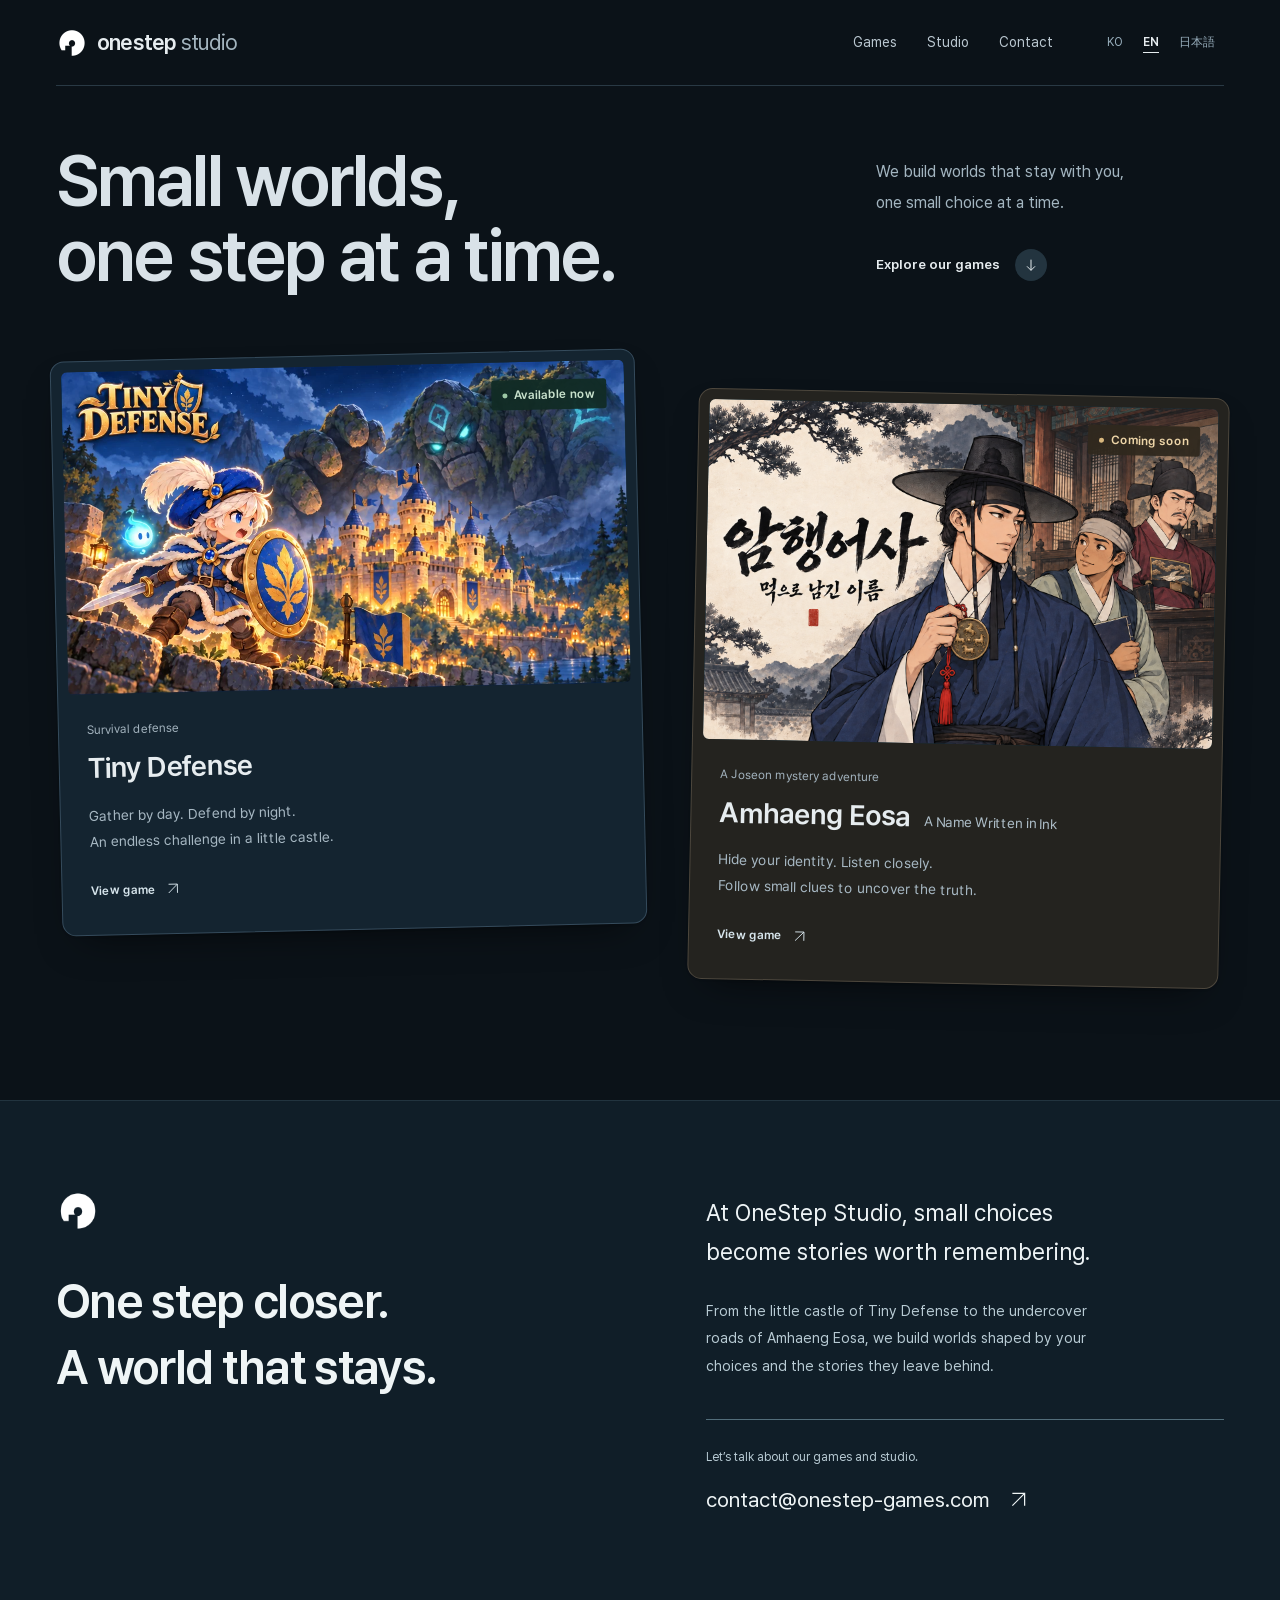
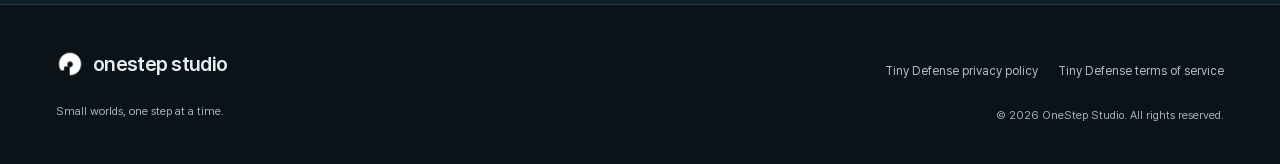
==== commit c4fef681: "Present games as distinct tilted dark cards" ====
--- a/en/index.html
+++ b/en/index.html
@@ -78,7 +78,7 @@
 }
   </script>
   <link rel="preload" as="font" href="/assets/studio/StudioSans-Semibold.woff2" type="font/woff2" crossorigin>
-  <link rel="stylesheet" href="/home.css?v=studio-dark-2">
+  <link rel="stylesheet" href="/home.css?v=studio-cards-3">
 </head>
 <body class="home-page" data-studio-home="2">
   <a class="skip-link" href="#main">Skip to content</a>
--- a/home.css
+++ b/home.css
@@ -32,11 +32,11 @@
 .studio-explore-icon{display:grid;width:32px;height:32px;place-items:center;border-radius:50%;background:#23343f;transition:background .2s}
 .studio-explore svg{width:16px;height:16px;fill:none;stroke:currentColor;stroke-width:1.5}
 .studio-explore:hover .studio-explore-icon{background:#354e5e}
-.home-page .game-library{background:transparent;padding:0 0 105px;scroll-margin-top:30px}
-.home-page .game-grid{display:grid;grid-template-columns:minmax(0,1.1fr) minmax(0,1fr);gap:38px;align-items:start}
-.home-page .game-card{display:block;overflow:visible;border:0;border-radius:0;background:none;box-shadow:none;transform:none;transition:none;min-width:0}
-.home-page .game-card-eosa{margin-top:45px}
-.home-page .game-card-media{display:block;position:relative;aspect-ratio:1007/578;overflow:hidden;border-radius:4px;isolation:isolate;background:#102b38}
+.home-page .game-library{background:transparent;padding:12px 0 115px;scroll-margin-top:30px}
+.home-page .game-grid{display:grid;grid-template-columns:minmax(0,1.1fr) minmax(0,1fr);gap:52px;align-items:start}
+.home-page .game-card{--card-tilt:-1.3deg;display:block;position:relative;overflow:visible;min-width:0;padding:10px;border:1px solid #354b5c;border-radius:14px;background:#142430;box-shadow:0 1px 2px #00000024,0 18px 40px -20px #000000a6;rotate:var(--card-tilt);transform:none;transition:none}
+.home-page .game-card-eosa{--card-tilt:1.15deg;margin-top:38px;background:#24231f;border-color:#4d473d}
+.home-page .game-card-media{display:block;position:relative;aspect-ratio:1007/578;overflow:hidden;border-radius:6px;isolation:isolate;background:#102b38}
 .home-page .game-card-media>img:first-child{width:100%;height:100%;object-fit:cover;transition:transform .7s cubic-bezier(.16,1,.3,1)}
 .home-page .game-card-eosa .game-card-media{aspect-ratio:3/2}
 .home-page .game-card-eosa-media>img:first-child{object-fit:contain;object-position:center}
@@ -47,7 +47,7 @@
 .home-page .game-status.is-coming>span{background:#d9b87e}
 .studio-art-enter{display:grid;place-items:center;position:absolute;z-index:2;right:18px;bottom:18px;width:42px;height:42px;border-radius:50%;background:#172a35;color:#e6ecef;opacity:0;transform:translate(-5px,5px);transition:opacity .2s,transform .35s cubic-bezier(.16,1,.3,1)}
 .studio-art-enter svg,.home-page .game-card-link svg{width:21px;height:21px;fill:none;stroke:currentColor;stroke-width:1.5}
-.home-page .game-card-body{display:block;padding:24px 0 0;min-height:0;position:relative}
+.home-page .game-card-body{display:block;padding:24px 18px 18px;min-height:0;position:relative}
 .home-page .game-card-body>p{font-family:inherit;font-weight:400;line-height:1.85}
 .home-page .game-card-body>.studio-game-genre{font-size:.75rem;margin:0 0 9px;color:var(--studio-muted)}
 .home-page .game-card h3{display:flex;align-items:baseline;flex-wrap:wrap;gap:8px 13px;font-family:'Studio Sans',sans-serif;font-weight:600;font-size:clamp(1.55rem,2.2vw,2rem);letter-spacing:-.025em;line-height:1.3;margin:0;word-break:keep-all}
@@ -80,7 +80,7 @@
 .home-page .studio-footer-meta>p{font-size:.7rem;color:var(--studio-muted);margin-top:12px}
 @media(hover:hover) and (pointer:fine){.home-page .game-card:hover .game-card-media>img:first-child{transform:scale(1.025)}.home-page .game-card-eosa:hover .game-card-media>img:first-child{transform:none}.home-page .game-card:hover .studio-art-enter{opacity:1;transform:none}.home-page .game-card:hover .game-card-link svg{transform:translate(2px,-2px)}}
 .home-page .game-card:focus-visible .studio-art-enter{opacity:1;transform:none}
-@media(max-width:1100px){.home-page .container,.home-page .header-inner{width:calc(100% - 72px)}.studio-header-actions{gap:30px}.home-page .studio-intro-inner{gap:25px;grid-template-columns:minmax(0,2.4fr) minmax(0,1fr)}.home-page .studio-intro-note>p{font-size:.86rem}.home-page .game-grid{gap:28px}.home-page .studio-summary-grid{gap:50px}.wordmark-studio{display:none}}
+@media(max-width:1100px){.home-page .container,.home-page .header-inner{width:calc(100% - 72px)}.studio-header-actions{gap:30px}.home-page .studio-intro-inner{gap:25px;grid-template-columns:minmax(0,2.4fr) minmax(0,1fr)}.home-page .studio-intro-note>p{font-size:.86rem}.home-page .game-grid{gap:38px}.home-page .studio-summary-grid{gap:50px}.wordmark-studio{display:none}}
 @media(max-width:899px){
  .home-page{--header-height:72px}
  .home-page .primary-nav{top:100%;left:0;right:0;min-height:0;padding:15px 36px 28px;background:var(--studio-bg);border-top:0;border-bottom:1px solid var(--studio-line);gap:0;z-index:100;box-shadow:0 14px 25px #0000000a}
@@ -92,8 +92,8 @@
  .home-page .studio-intro h1{font-size:clamp(2.6rem,6.15vw,3.5rem)}
  .home-page .studio-intro-note>p br{display:none}
  .studio-explore{font-size:.75rem;gap:9px;margin-top:14px}
- .home-page .game-card-eosa{margin-top:45px}
- .home-page .game-card-body{padding-top:20px}
+ .home-page .game-card-eosa{margin-top:38px}
+ .home-page .game-card-body{padding:20px 12px 16px}
  .home-page .game-card-body>.studio-game-description{font-size:.8rem}
  .home-page .game-status{top:12px;right:12px;font-size:.75rem;padding:5px 9px}
  .home-page .studio-summary{padding:65px 0}
@@ -114,16 +114,17 @@
  .home-page .studio-intro-note>p br{display:block}
  .studio-explore{margin-top:0;min-height:44px;flex-shrink:0;gap:0}.studio-explore-icon{width:44px;height:44px}.studio-explore svg{width:18px;height:18px}
  .studio-explore-text{position:absolute;width:1px;height:1px;padding:0;margin:-1px;overflow:hidden;clip:rect(0,0,0,0);white-space:nowrap;border:0}
- .home-page .game-grid{grid-template-columns:minmax(0,1fr);gap:42px}
- .home-page .game-card-eosa{margin-top:0}
+ .home-page .game-grid{grid-template-columns:minmax(0,1fr);gap:48px}
+ .home-page .game-card{--card-tilt:-.65deg}
+ .home-page .game-card-eosa{--card-tilt:.7deg;margin-top:0}
  .home-page .game-card-media{aspect-ratio:1007/578}
  .home-page .game-status{font-size:.75rem}
- .home-page .game-card-body{padding-top:18px}
+ .home-page .game-card-body{padding:20px 12px 16px}
  .home-page .game-card-body>.studio-game-genre{margin-bottom:7px;font-size:.75rem}
  .home-page .game-card h3{font-size:1.65rem}
  .home-page .game-card-body>.studio-game-description{font-size:.9rem;line-height:1.8;margin-top:11px}
  .home-page .game-card-link{font-size:.72rem;margin-top:10px}
- .home-page .game-library{padding-bottom:54px}
+ .home-page .game-library{padding-bottom:64px}
  .home-page .studio-summary{padding:52px 0}
  .home-page .studio-summary-grid{grid-template-columns:minmax(0,1fr);gap:30px}
  .studio-summary-mark{width:34px;height:34px;margin-bottom:24px!important}
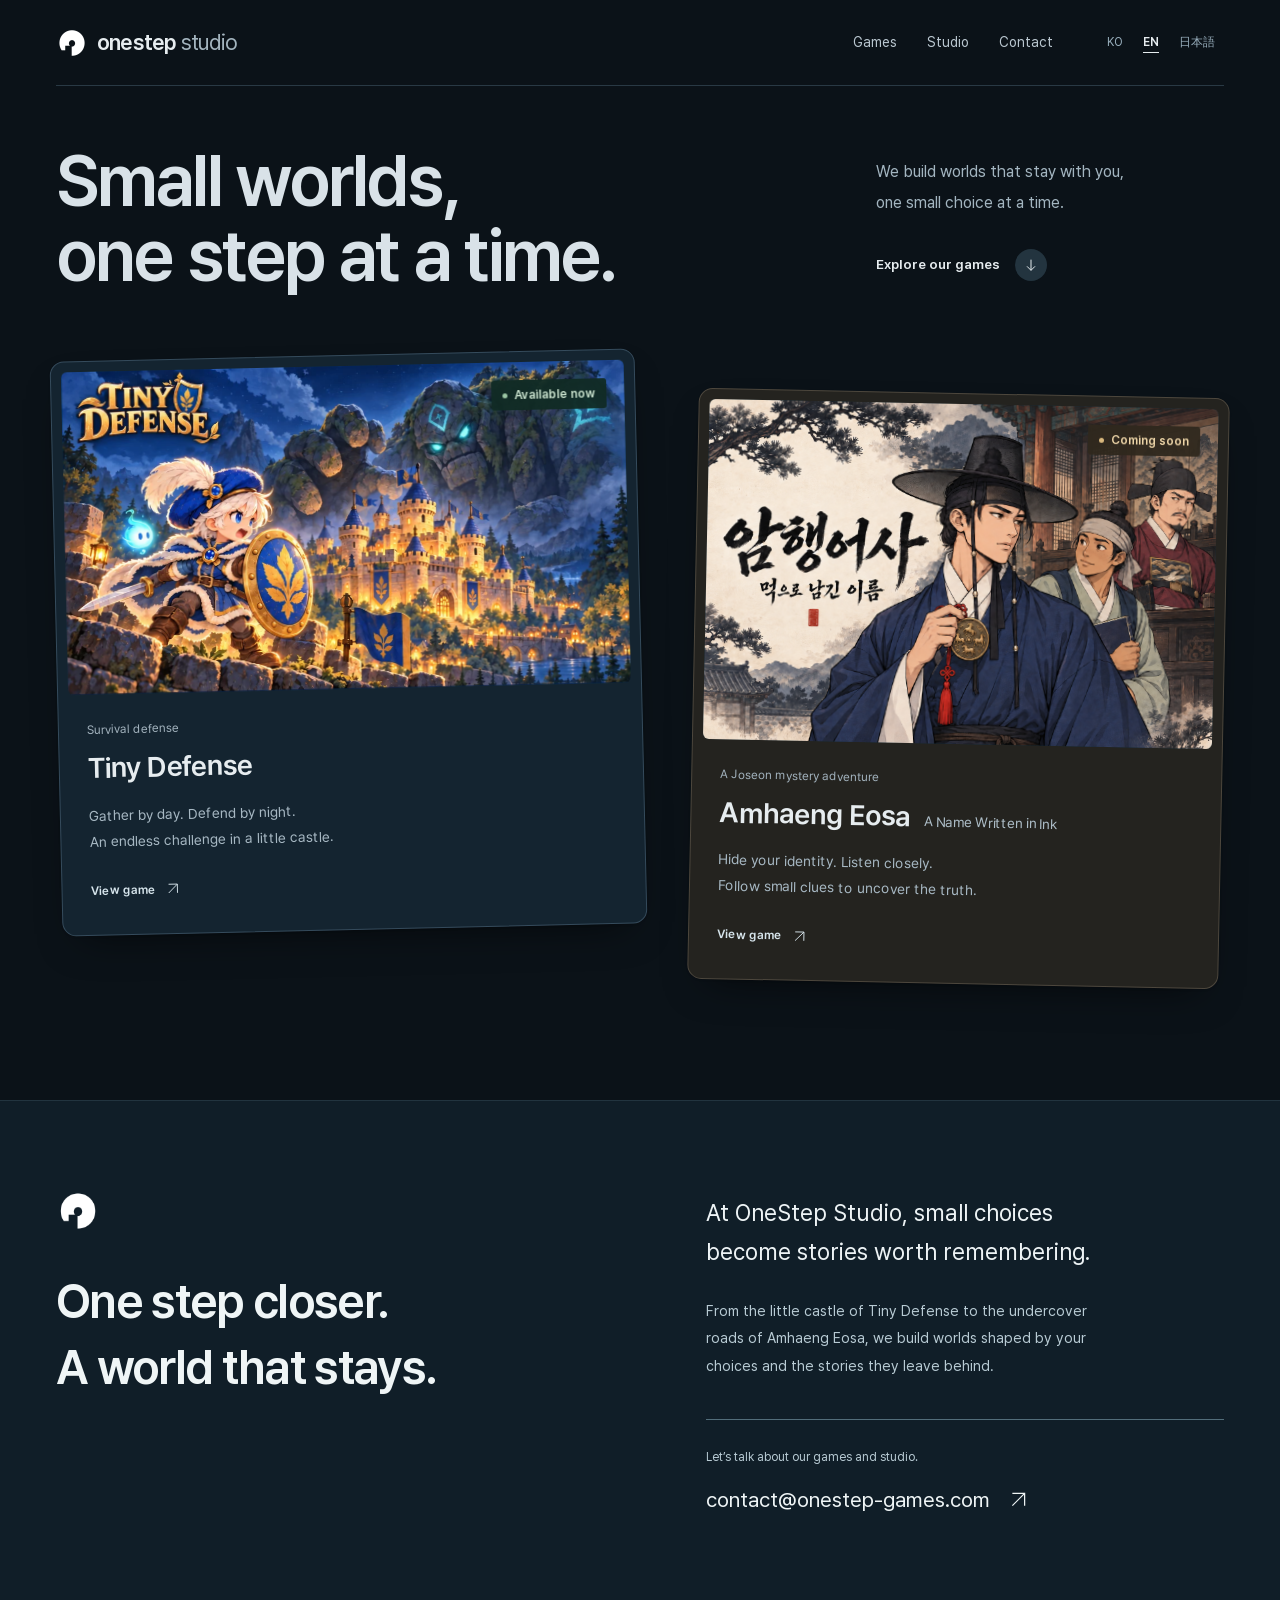
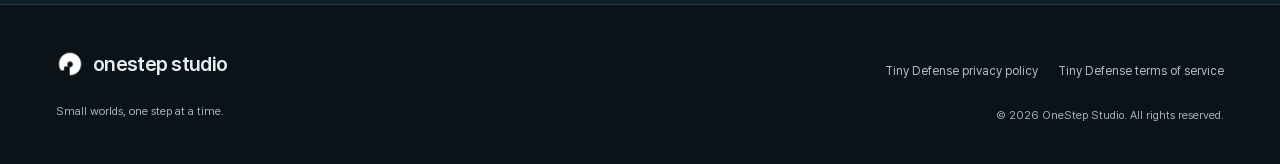
==== commit 0d1d9388: "Match game artwork hover zoom and stabilize image layers" ====
--- a/en/index.html
+++ b/en/index.html
@@ -78,7 +78,7 @@
 }
   </script>
   <link rel="preload" as="font" href="/assets/studio/StudioSans-Semibold.woff2" type="font/woff2" crossorigin>
-  <link rel="stylesheet" href="/home.css?v=studio-cards-3">
+  <link rel="stylesheet" href="/home.css?v=studio-hover-4">
 </head>
 <body class="home-page" data-studio-home="2">
   <a class="skip-link" href="#main">Skip to content</a>
--- a/home.css
+++ b/home.css
@@ -78,7 +78,13 @@
 .home-page .footer-inner nav a{font-size:.75rem;color:#adbfcb;min-height:44px}
 .home-page .footer-inner nav a:hover{color:#ffffff}
 .home-page .studio-footer-meta>p{font-size:.7rem;color:var(--studio-muted);margin-top:12px}
-@media(hover:hover) and (pointer:fine){.home-page .game-card:hover .game-card-media>img:first-child{transform:scale(1.025)}.home-page .game-card-eosa:hover .game-card-media>img:first-child{transform:none}.home-page .game-card:hover .studio-art-enter{opacity:1;transform:none}.home-page .game-card:hover .game-card-link svg{transform:translate(2px,-2px)}}
+@media(hover:hover) and (pointer:fine){
+ /* Keep the image layer ready so hovering a tilted card does not change text compositing. */
+ .home-page .game-card-media>img:first-child{will-change:transform}
+ .home-page .game-card:hover .game-card-media>img:first-child{transform:scale(1.025)}
+ .home-page .game-card:hover .studio-art-enter{opacity:1;transform:none}
+ .home-page .game-card:hover .game-card-link svg{transform:translate(2px,-2px)}
+}
 .home-page .game-card:focus-visible .studio-art-enter{opacity:1;transform:none}
 @media(max-width:1100px){.home-page .container,.home-page .header-inner{width:calc(100% - 72px)}.studio-header-actions{gap:30px}.home-page .studio-intro-inner{gap:25px;grid-template-columns:minmax(0,2.4fr) minmax(0,1fr)}.home-page .studio-intro-note>p{font-size:.86rem}.home-page .game-grid{gap:38px}.home-page .studio-summary-grid{gap:50px}.wordmark-studio{display:none}}
 @media(max-width:899px){
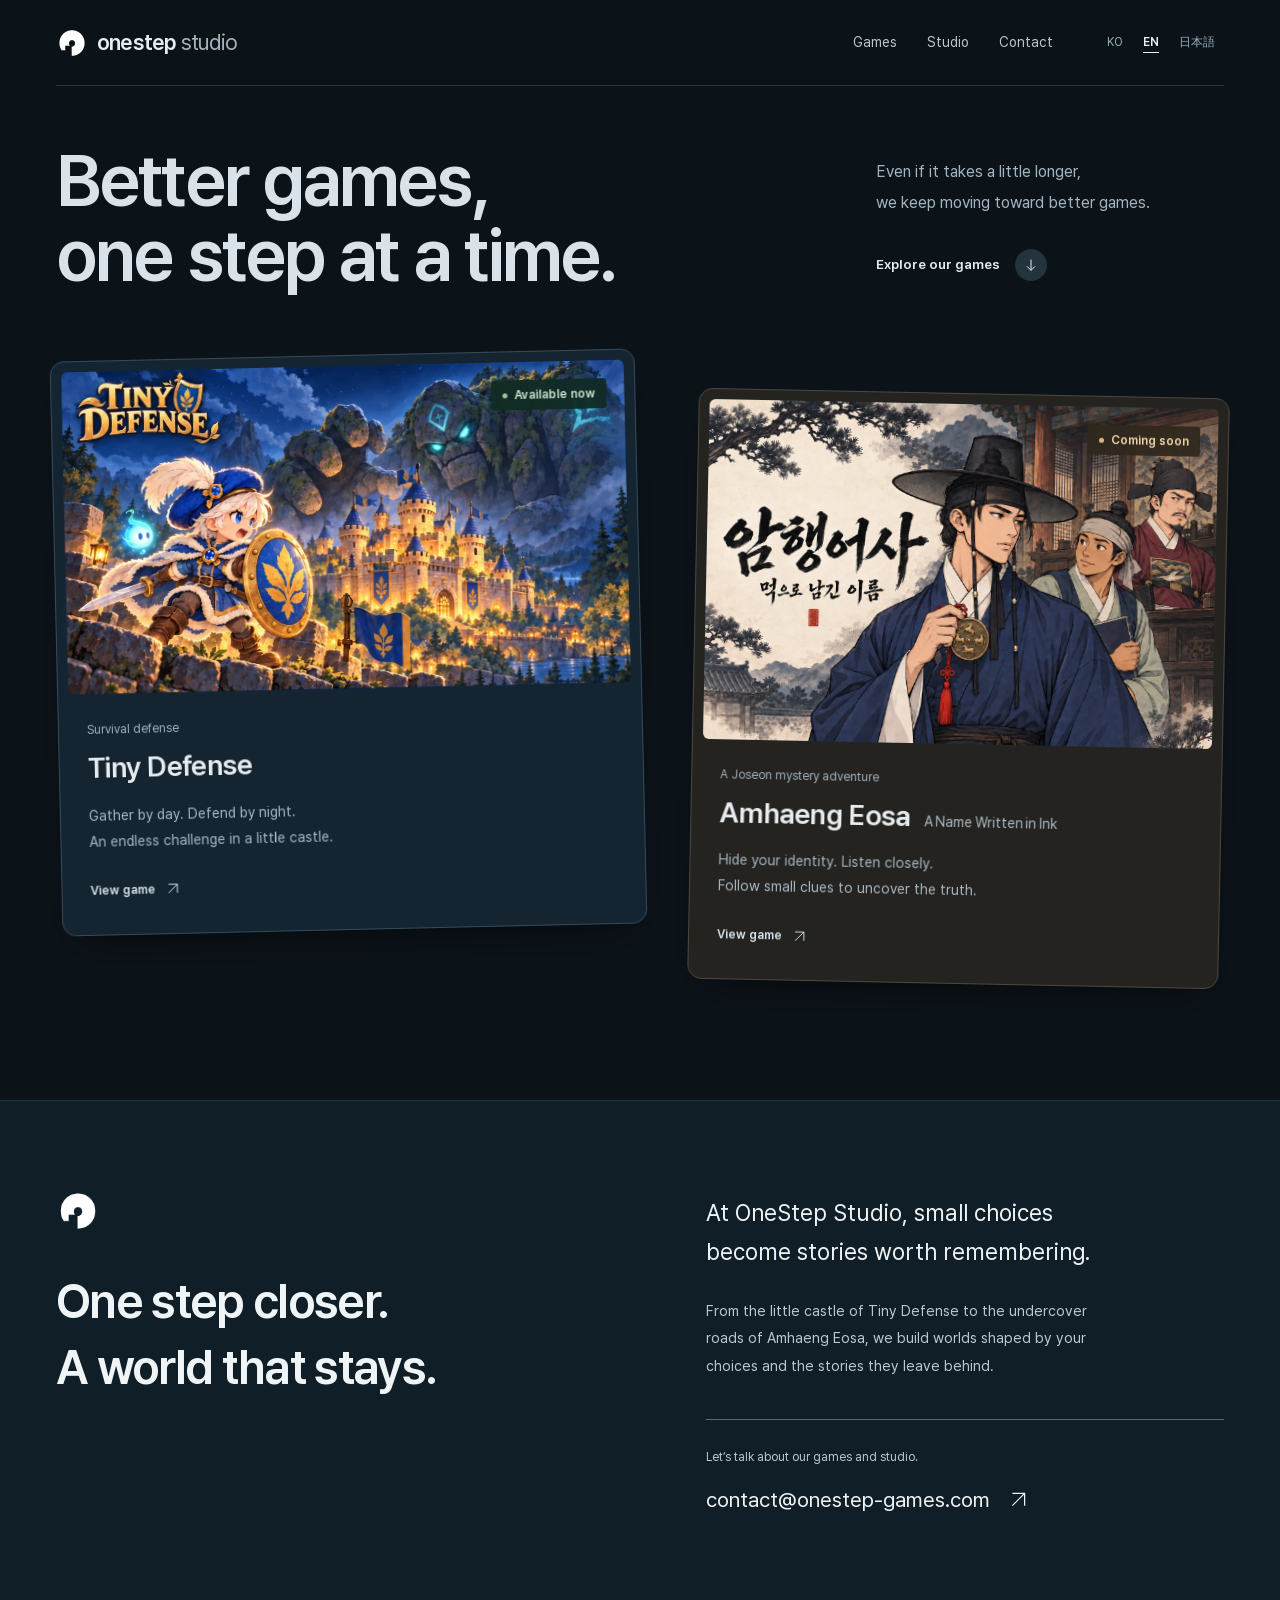
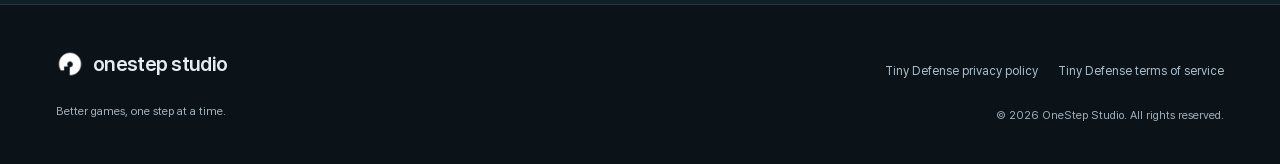
==== commit aa6f46ec: "Refine studio message and stabilize tilted card text" ====
--- a/en/index.html
+++ b/en/index.html
@@ -77,8 +77,8 @@
   ]
 }
   </script>
-  <link rel="preload" as="font" href="/assets/studio/StudioSans-Semibold.woff2" type="font/woff2" crossorigin>
-  <link rel="stylesheet" href="/home.css?v=studio-hover-4">
+  <link rel="preload" as="font" href="/assets/studio/StudioSans-Semibold.woff2?v=studio-voice-5" type="font/woff2" crossorigin>
+  <link rel="stylesheet" href="/home.css?v=studio-voice-5">
 </head>
 <body class="home-page" data-studio-home="2">
   <a class="skip-link" href="#main">Skip to content</a>
@@ -95,8 +95,8 @@
   <main id="main">
     <section class="studio-intro" id="top" aria-labelledby="studio-home-title">
       <div class="container studio-intro-inner">
-        <h1 id="studio-home-title"><span>Small worlds,</span><span>one step <br class="studio-mobile-break">at a time.</span></h1>
-        <div class="studio-intro-note"><p>We build worlds that stay with you,<br>one small choice at a time.</p><a class="studio-explore" href="#games"><span class="studio-explore-text">Explore our games</span><span class="studio-explore-icon"><svg viewBox="0 0 24 24" aria-hidden="true"><path d="M12 4v16m-6-6 6 6 6-6"/></svg></span></a></div>
+        <h1 id="studio-home-title"><span>Better games,</span><span>one step <br class="studio-mobile-break">at a time.</span></h1>
+        <div class="studio-intro-note"><p>Even if it takes a little longer,<br>we keep moving toward better games.</p><a class="studio-explore" href="#games"><span class="studio-explore-text">Explore our games</span><span class="studio-explore-icon"><svg viewBox="0 0 24 24" aria-hidden="true"><path d="M12 4v16m-6-6 6 6 6-6"/></svg></span></a></div>
       </div>
     </section>
     <section class="game-library" id="games" aria-labelledby="games-title">
@@ -141,7 +141,7 @@
   </main>
   <footer class="site-footer">
     <div class="container footer-inner">
-      <div class="studio-footer-brand"><a class="wordmark wordmark-footer" href="#top" aria-label="Back to top"><img class="wordmark-logo" src="/assets/onestep-logo.webp" alt="" width="512" height="512" loading="lazy"><span>onestep studio</span></a><p>Small worlds, one step at a time.</p></div>
+      <div class="studio-footer-brand"><a class="wordmark wordmark-footer" href="#top" aria-label="Back to top"><img class="wordmark-logo" src="/assets/onestep-logo.webp" alt="" width="512" height="512" loading="lazy"><span>onestep studio</span></a><p>Better games, one step at a time.</p></div>
       <div class="studio-footer-meta"><nav aria-label="Legal information"><a href="https://notedays.github.io/tinydefense-legal/privacy-policy.html">Tiny Defense privacy policy</a><a href="https://notedays.github.io/tinydefense-legal/terms-of-service.html">Tiny Defense terms of service</a></nav><p>© <span data-year>2026</span> OneStep Studio. All rights reserved.</p></div>
     </div>
   </footer>
--- a/home.css
+++ b/home.css
@@ -1,6 +1,6 @@
 /* Studio chrome stays quiet; the games supply the colour and illustration. */
-@font-face{font-family:Studio Sans;src:url('/assets/studio/StudioSans-Regular.woff2') format('woff2');font-weight:400;font-style:normal;font-display:swap}
-@font-face{font-family:Studio Sans;src:url('/assets/studio/StudioSans-Semibold.woff2') format('woff2');font-weight:600 900;font-style:normal;font-display:swap}
+@font-face{font-family:Studio Sans;src:url('/assets/studio/StudioSans-Regular.woff2?v=studio-voice-5') format('woff2');font-weight:400;font-style:normal;font-display:swap}
+@font-face{font-family:Studio Sans;src:url('/assets/studio/StudioSans-Semibold.woff2?v=studio-voice-5') format('woff2');font-weight:600 900;font-style:normal;font-display:swap}
 .home-page{--studio-bg:#0b1218;--studio-ink:#e6ecef;--studio-muted:#a2b2bd;--studio-line:#293944;--header-height:86px;background:var(--studio-bg);color:var(--studio-ink);color-scheme:dark;font-family:'Studio Sans','Hiragino Kaku Gothic ProN','Yu Gothic','Malgun Gothic',sans-serif;line-height:1.75;scrollbar-color:#59717f var(--studio-bg)}
 .home-page:lang(ja){font-family:'Studio Sans','Hiragino Kaku Gothic ProN','Yu Gothic',Meiryo,sans-serif}
 .home-page :is(h1,h2,h3,p,figure){margin:0}
@@ -79,7 +79,8 @@
 .home-page .footer-inner nav a:hover{color:#ffffff}
 .home-page .studio-footer-meta>p{font-size:.7rem;color:var(--studio-muted);margin-top:12px}
 @media(hover:hover) and (pointer:fine){
- /* Keep the image layer ready so hovering a tilted card does not change text compositing. */
+ /* Keep the tilted card and image composited before hover, including arrow transitions. */
+ .home-page .game-card{will-change:transform}
  .home-page .game-card-media>img:first-child{will-change:transform}
  .home-page .game-card:hover .game-card-media>img:first-child{transform:scale(1.025)}
  .home-page .game-card:hover .studio-art-enter{opacity:1;transform:none}
